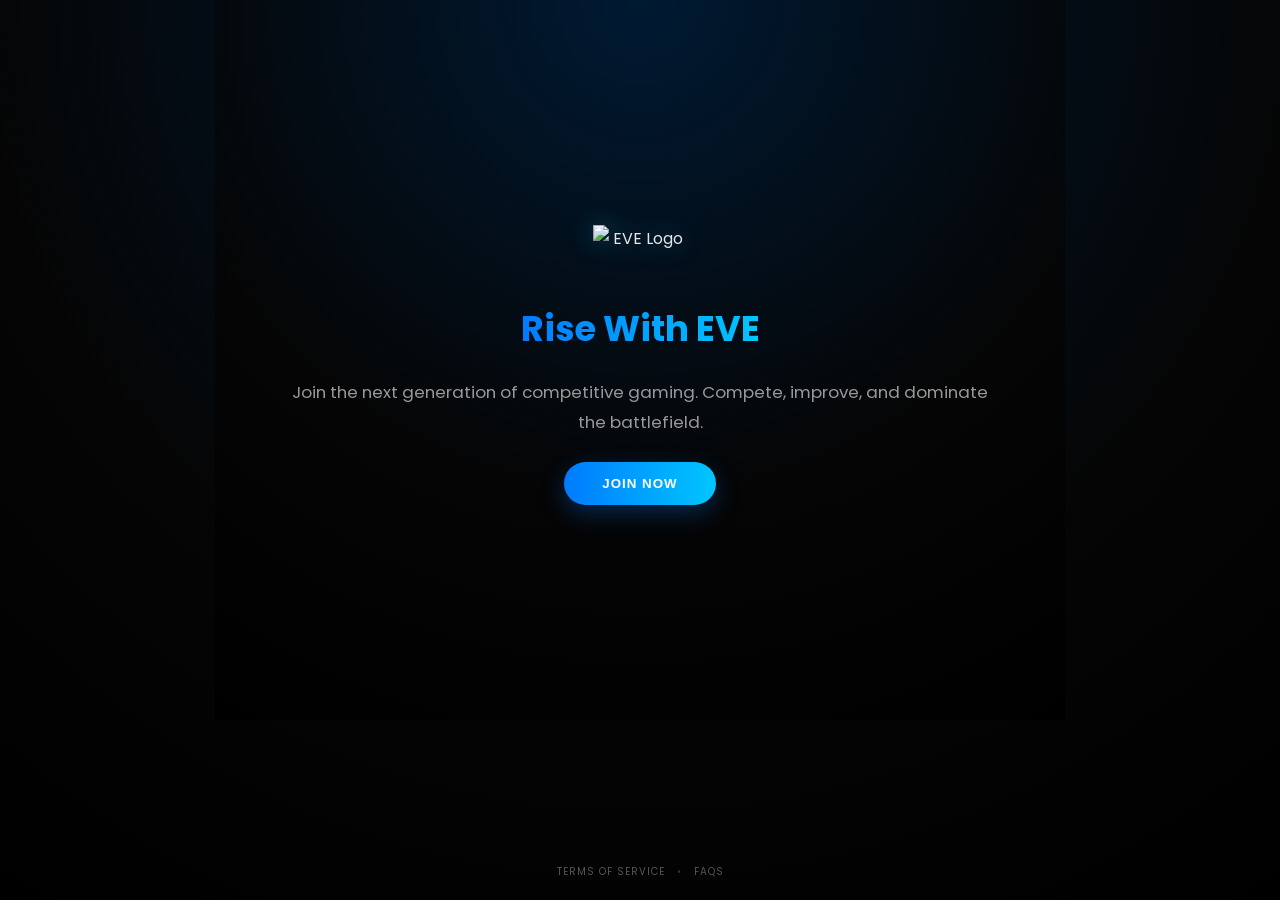
==== index.html @ da12627e "Add files via upload" ====
<!DOCTYPE html>
<html lang="en">
<head>
    <meta charset="UTF-8">
    <meta name="viewport" content="width=device-width, initial-scale=1.0">
    <title>EVE Esports - Landing</title>

    <link rel="stylesheet" href="style.css">
    <link href="https://fonts.googleapis.com/css2?family=Poppins:wght@400;600;700&display=swap" rel="stylesheet">
</head>

<body>

<!-- LOADER (INSIDE BODY) -->
<div id="loader">
    <div class="spinner"></div>
    <p>Connecting to EVE ESPORTS...</p>
</div>

<!-- HERO -->
<section class="hero">

    <img src="https://i.ibb.co/gbnpdhJ3/1719071244310.png" alt="EVE Logo" class="hero-logo">

    <h1 class="section-title">Rise With EVE</h1>

    <p class="text">
        Join the next generation of competitive gaming. Compete, improve, and dominate the battlefield.
    </p>

    <button class="featured-btn" onclick="startLoading()">
        Join Now
    </button>

</section>

<!-- FOOTER -->
<div class="footer-legal">
    <a href="#">Terms of Service</a>
    <span>•</span>
    <a href="#">FAQs</a>
</div>

<!-- JS -->
<script>
function startLoading() {
    document.getElementById("loader").style.display = "flex";

    setTimeout(() => {
        window.location.href = "home.html";
    }, 2500);
}
</script>

</body>
</html>
---- style.css ----
@import url('https://fonts.googleapis.com/css2?family=Poppins:wght@400;600;700&display=swap');

/* =========================
   ROOT + GLOBAL SETTINGS
========================= */
:root {
    --primary: #00c6ff;
    --secondary: #007bff;
    --bg: #050505;
    --text: #e0e0e0;
    --muted: #a0a0a0;
}

* {
    box-sizing: border-box;
}

/* =========================
   BODY
========================= */
body {
    background: radial-gradient(
        circle at top,
        #001a33 0%,
        #050505 60%,
        #000000 100%
    );

    color: var(--text);
    font-family: 'Poppins', sans-serif;
    margin: 0;
    padding: 0;
    line-height: 1.7;

    min-height: 100vh;
    overflow-x: hidden;
}

/* =========================
   NAVBAR
========================= */
.navbar {
    display: flex;
    align-items: center;
    justify-content: space-between;
    padding: 18px 22px;
    background: rgba(0, 0, 0, 0.6);
    backdrop-filter: blur(12px);
    border-bottom: 1px solid rgba(255, 255, 255, 0.06);
    position: sticky;
    top: 0;
    z-index: 100;
}

.navbar span {
    font-weight: 700;
    letter-spacing: 2px;
    color: var(--primary);
    text-shadow: 0 0 10px rgba(0, 198, 255, 0.25);
}

/* =========================
   MINI NAV
========================= */
.mini-nav {
    display: flex;
    justify-content: center;
    gap: 18px;
    padding: 12px;
    background: rgba(255, 255, 255, 0.02);
    font-size: 0.9rem;
}

.mini-nav a {
    color: var(--text);
    text-decoration: none;
    transition: 0.3s;
    opacity: 0.8;
}

.mini-nav a:hover {
    color: var(--primary);
    opacity: 1;
}

/* =========================
   SECTIONS
========================= */
section {
    padding: 60px 20px;
    max-width: 850px;
    margin: 0 auto;
}

/* =========================
   SECTION TITLE
========================= */
.section-title {
    font-size: 2.2rem;
    margin-bottom: 18px;
    text-align: center;
    background: linear-gradient(90deg, var(--secondary), var(--primary));
    -webkit-background-clip: text;
    -webkit-text-fill-color: transparent;
}

/* =========================
   TEXT / PARAGRAPH
========================= */
.texts {
    color: var(--muted);
    font-size: 1rem;
    text-align: center;
    line-height: 1.8;
    letter-spacing: 0.4px;
    max-width: 680px;
    margin: 0 auto;
    text-shadow: 0 0 12px rgba(0, 198, 255, 0.08);
}

/* =========================
   FEATURED SECTION
========================= */
.featured-section {
    text-align: center;
    margin-top: 20px;
}

/* =========================
   BUTTON
========================= */
.featured-btn {
    background: linear-gradient(90deg, var(--secondary), var(--primary));
    border: none;
    padding: 12px 34px;
    color: white;
    border-radius: 50px;
    font-weight: 600;
    text-transform: uppercase;
    letter-spacing: 1px;
    box-shadow: 0 6px 20px rgba(0, 123, 255, 0.35);
    cursor: pointer;
    transition: 0.3s;
    margin-bottom: 30px;
}

.featured-btn:hover {
    transform: translateY(-2px);
    box-shadow: 0 8px 25px rgba(0, 198, 255, 0.45);
}

/* =========================
   GAMES SECTION
========================= */
.games {
    display: flex;
    justify-content: center;
    gap: 10px;
    padding: 0 15px;
}

.games img {
    width: 31%;
    border-radius: 14px;
    border: 1px solid rgba(255, 255, 255, 0.08);
    transition: 0.4s ease;
}

.games img:hover {
    transform: scale(1.06);
    border-color: var(--primary);
    box-shadow: 0 10px 30px rgba(0, 198, 255, 0.15);
}

/* =========================
   STATS GRID
========================= */
.stats-grid {
    display: grid !important;
    grid-template-columns: 1fr 1fr !important;
    gap: 15px !important;
    padding: 20px !important;
    width: 100% !important;
    box-sizing: border-box !important;
}

.stat-box {
    background: rgba(255, 255, 255, 0.03);
    border: 1px solid rgba(0, 123, 255, 0.25);
    border-radius: 16px;
    padding: 22px 10px;
    text-align: center;
    display: flex;
    flex-direction: column;
    align-items: center;
    transition: 0.3s;
}

.stat-box:hover {
    transform: translateY(-4px);
    border-color: var(--primary);
    box-shadow: 0 10px 25px rgba(0, 198, 255, 0.1);
}

.stat-box i {
    color: var(--secondary);
    font-size: 24px;
    margin-bottom: 10px;
}

.stat-box h2 {
    font-size: 20px;
    margin: 5px 0;
    color: #fff;
}

.stat-box p {
    font-size: 10px;
    color: #888;
    margin: 0;
    text-transform: uppercase;
}

/* =========================
   SOCIAL
========================= */
.social-container {
    display: flex !important;
    justify-content: center !important;
    gap: 15px !important;
    padding: 30px 0 !important;
}

.social-icon {
    width: 50px;
    height: 50px;
    background: rgba(255, 255, 255, 0.03);
    border: 1px solid rgba(255, 255, 255, 0.08);
    border-radius: 12px;
    display: flex;
    justify-content: center;
    align-items: center;
    color: white;
    text-decoration: none;
    font-size: 20px;
    transition: 0.3s;
}

.social-icon:hover {
    border-color: var(--primary);
    color: var(--primary);
    transform: translateY(-4px);
    box-shadow: 0 0 15px rgba(0, 198, 255, 0.15);
}

/* =========================
   FOOTER
========================= */
footer {
    padding: 40px 20px;
    text-align: center;
}

.risewitheve {
    font-size: 0.8rem;
    text-align: center;
    padding: 16px 8px;
    letter-spacing: 2px;
    text-transform: uppercase;

    background: linear-gradient(to right, var(--primary), var(--secondary));
    -webkit-background-clip: text;
    -webkit-text-fill-color: transparent;

    animation: softPulse 4s ease-in-out infinite;
}

@keyframes softPulse {
    0%, 100% { opacity: 0.45; }
    50% { opacity: 0.75; }
}

/* =========================
   FOOTER LEGAL
========================= */
.footer-legal {
    text-align: center;
    padding: 20px 0;
    font-size: 10px;
    letter-spacing: 1px;
    text-transform: uppercase;
}

.footer-legal a {
    color: #555;
    text-decoration: none;
    transition: 0.3s;
}

.footer-legal a:hover {
    color: var(--primary);
}

.footer-legal span {
    color: #333;
    margin: 0 8px;
}

/* Home Page done*/

/* Landing Page shuru */
:root {
    --primary: #00c6ff;
    --secondary: #007bff;
    --bg: #050505;
    --text: #e6e6e6;
    --muted: #a8a8a8;
}

.hero {
    min-height: 80vh;
    display: flex;
    flex-direction: column;
    justify-content: center;
    align-items: center;
    padding: 80px 20px 40px;
    text-align: center;

    background:
        radial-gradient(
        circle at top,
        #001a33 0%,
        #050505 60%,
        #000000 100%
    );
}

.hero-logo {
    width: 95px;
    height: auto;
    margin-bottom: 18px;

    /* smooth entry animation */
    opacity: 0;
    transform: translateY(-15px);
    animation: logoFade 1s ease-out forwards;

    /* premium glow effect */
    filter: drop-shadow(0 0 12px rgba(0, 198, 255, 0.35));
}

@keyframes logoFade {
    to {
        opacity: 1;
        transform: translateY(0);
    }
}
.hero-logo:hover {
    transform: scale(1.05);
    filter: drop-shadow(0 0 18px rgba(0, 198, 255, 0.6));
    transition: 0.3s ease;
}.

.section-title {
    font-size: 2.6rem;
    margin-bottom: 18px;
    text-align: center;
    background: linear-gradient(90deg, var(--secondary), var(--primary));
    -webkit-background-clip: text;
    -webkit-text-fill-color: transparent;
    letter-spacing: 1px;
    animation: titleFade 1.2s ease-out;
}

@keyframes titleFade {
    from {
        opacity: 0;
        transform: translateY(20px);
    }
    to {
        opacity: 1;
        transform: translateY(0);
    }
}

.text {
    color: var(--muted);
    font-size: 1.05rem;
    line-height: 1.8;
    max-width: 700px;
    margin: 0 auto;
    opacity: 0.9;
    animation: textFade 1.5s ease-out;
}

@keyframes textFade {
    from {
        opacity: 0;
        transform: translateY(15px);
    }
    to {
        opacity: 0.9;
        transform: translateY(0);
    }
}

/* CTA BUTTON */
.featured-btn {
    margin-top: 25px;
    background: linear-gradient(90deg, var(--secondary), var(--primary));
    border: none;
    padding: 14px 38px;
    color: white;
    border-radius: 50px;
    font-weight: 600;
    text-transform: uppercase;
    letter-spacing: 1px;
    box-shadow: 0 8px 25px rgba(0, 123, 255, 0.3);
    cursor: pointer;
    transition: 0.3s ease;
    animation: btnFade 1.8s ease-out;
}

@keyframes btnFade {
    from {
        opacity: 0;
        transform: scale(0.9);
    }
    to {
        opacity: 1;
        transform: scale(1);
    }
}

.featured-btn:hover {
    transform: translateY(-3px);
    box-shadow: 0 12px 35px rgba(0, 198, 255, 0.4);
}


/* ===========Loader====== */
#loader {
    position: fixed;
    inset: 0;
    background: #050505;

    display: none;
    flex-direction: column;
    justify-content: center;
    align-items: center;

    z-index: 9999;
}

.spinner {
    width: 55px;
    height: 55px;
    border: 4px solid rgba(255,255,255,0.1);
    border-top: 4px solid #00c6ff;
    border-radius: 50%;
    animation: spin 1s linear infinite;
}

#loader p {
    margin-top: 12px;
    color: #aaa;
    letter-spacing: 1px;
    font-family: Poppins;
}

@keyframes spin {
    0% { transform: rotate(0); }
    100% { transform: rotate(360deg); }
}

.footer-legal {
    position: fixed;
    bottom: 0;
    width: 100%;
}

Completed almost
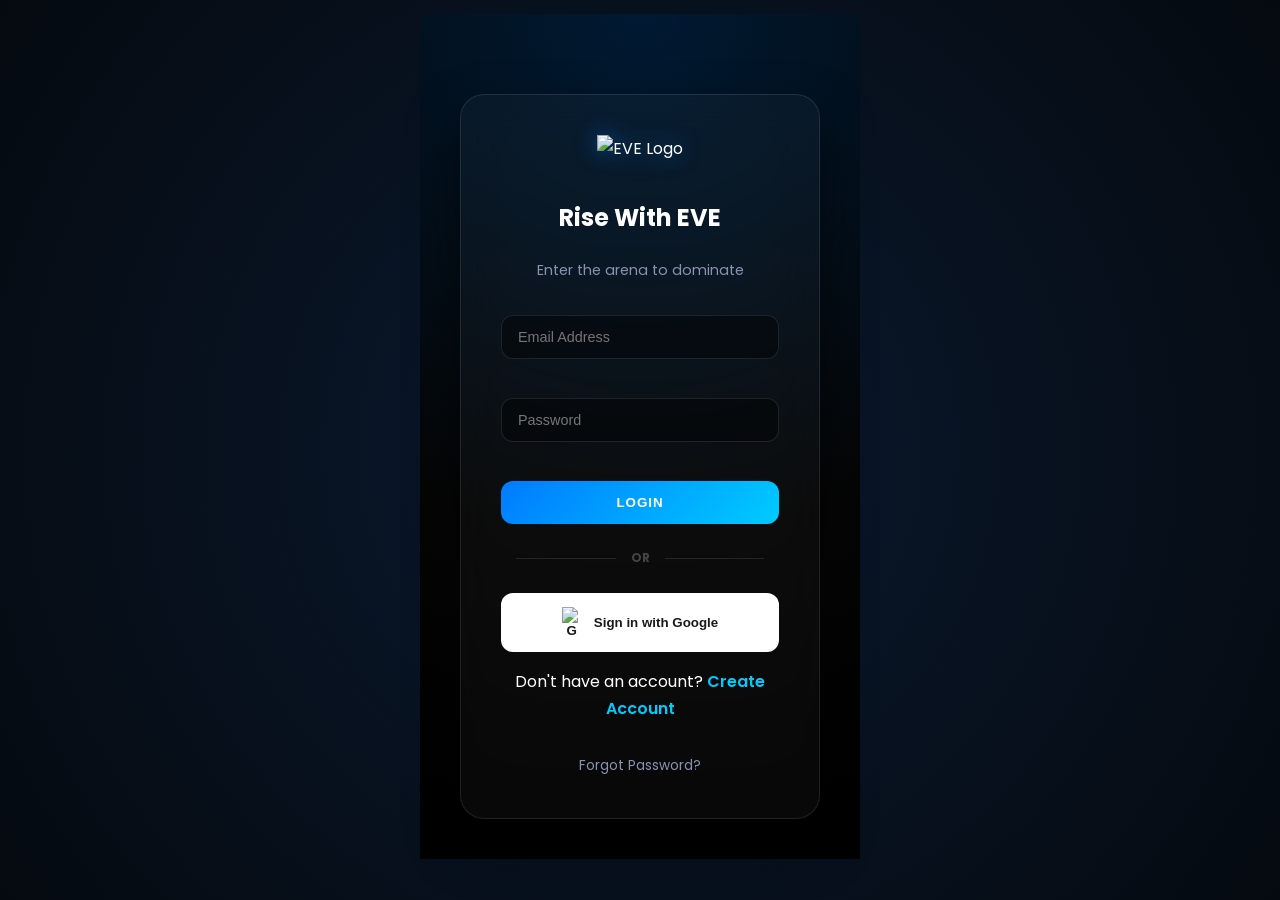
==== commit 5300019b: "Add files via upload" ====
--- a/index.html
+++ b/index.html
@@ -3,54 +3,82 @@
 <head>
     <meta charset="UTF-8">
     <meta name="viewport" content="width=device-width, initial-scale=1.0">
-    <title>EVE Esports - Landing</title>
-
+    <title>EVE Esports - Portal</title>
     <link rel="stylesheet" href="style.css">
     <link href="https://fonts.googleapis.com/css2?family=Poppins:wght@400;600;700&display=swap" rel="stylesheet">
+    <script src="https://kit.fontawesome.com/c135079867.js" crossorigin="anonymous"></script>
 </head>
-
 <body>
 
-<!-- LOADER (INSIDE BODY) -->
-<div id="loader">
+<div id="loader" style="display:none;">
     <div class="spinner"></div>
-    <p>Connecting to EVE ESPORTS...</p>
+    <p id="loader-text">Processing...</p>
 </div>
 
-<!-- HERO -->
 <section class="hero">
+    <div class="login-card" id="auth-card">
+        <img src="https://i.ibb.co/gbnpdhJ3/1719071244310.png" alt="EVE Logo" class="form-logo">
+        <h2 id="form-title">Rise With EVE</h2>
+        <p class="subtitle" id="form-subtitle">Enter the arena to dominate</p>
 
-    <img src="https://i.ibb.co/gbnpdhJ3/1719071244310.png" alt="EVE Logo" class="hero-logo">
+        <div class="input-group" id="form-fields">
+            <div class="field-wrapper" id="name-wrapper" style="display:none;">
+                <input type="text" id="fullname" placeholder="Full Name">
+                <small class="error-msg" id="name-error"></small>
+            </div>
+            
+            <div class="field-wrapper" id="user-wrapper" style="display:none;">
+                <input type="text" id="username" placeholder="Username">
+                <small class="error-msg" id="user-error"></small>
+            </div>
 
-    <h1 class="section-title">Rise With EVE</h1>
+            <div class="field-wrapper">
+                <input type="email" id="email" placeholder="Email Address">
+                <small class="error-msg" id="email-error"></small>
+            </div>
 
-    <p class="text">
-        Join the next generation of competitive gaming. Compete, improve, and dominate the battlefield.
-    </p>
+            <div class="field-wrapper">
+                <input type="password" id="password" placeholder="Password">
+                <small class="error-msg" id="pass-error"></small>
+            </div>
 
-    <button class="featured-btn" onclick="startLoading()">
-        Join Now
-    </button>
+            <div class="field-wrapper" id="confirm-wrapper" style="display:none;">
+                <input type="password" id="confirmPassword" placeholder="Confirm Password">
+                <small class="error-msg" id="confirm-error"></small>
+            </div>
+        </div>
 
+        <div class="action-buttons">
+            <button class="primary-btn" id="mainBtn">Login</button>
+            <div class="separator"><span>OR</span></div>
+            <button class="google-btn" id="googleBtn">
+                <img src="https://i.ibb.co/G3PwGGtw/75ad255ebbf47f949a79efa26e28cbbe-1.jpg" alt="G">
+                Sign in with Google
+            </button>
+        </div>
+
+        <div class="toggle-mode">
+            <p id="toggle-text">Don't have an account? <span id="switch-mode">Create Account</span></p>
+            <a href="#" id="forgot-link">Forgot Password?</a>
+        </div>
+    </div>
 </section>
 
-<!-- FOOTER -->
-<div class="footer-legal">
-    <a href="#">Terms of Service</a>
-    <span>•</span>
-    <a href="#">FAQs</a>
+<div id="forgot-modal" class="modal">
+    <div class="modal-content">
+        <h3>Reset Password</h3>
+        <p>We'll send a link to your email</p>
+        <input type="email" id="reset-email" placeholder="Enter registered email">
+        <div class="modal-btns">
+            <button class="primary-btn" id="send-reset">Send Link</button>
+            <button class="secondary-btn" id="close-modal">Cancel</button>
+        </div>
+    </div>
 </div>
 
-<!-- JS -->
-<script>
-function startLoading() {
-    document.getElementById("loader").style.display = "flex";
+<div id="toast-container"></div>
 
-    setTimeout(() => {
-        window.location.href = "home.html";
-    }, 2500);
-}
-</script>
+<script type="module" src="script.js"></script>
 
 </body>
-</html>+</html>
--- a/style.css
+++ b/style.css
@@ -40,23 +40,25 @@
    NAVBAR
 ========================= */
 .navbar {
+    position: fixed;
+    top: 0; left: 0;
+    width: 100%;
+    height: 70px;
     display: flex;
     align-items: center;
     justify-content: space-between;
-    padding: 18px 22px;
-    background: rgba(0, 0, 0, 0.6);
+    padding: 0 5%;
+    background: rgba(0, 0, 0, 0.8);
     backdrop-filter: blur(12px);
-    border-bottom: 1px solid rgba(255, 255, 255, 0.06);
-    position: sticky;
-    top: 0;
-    z-index: 100;
+    border-bottom: 1px solid rgba(255, 255, 255, 0.1);
+    z-index: 1000;
 }
 
 .navbar span {
     font-weight: 700;
     letter-spacing: 2px;
-    color: var(--primary);
-    text-shadow: 0 0 10px rgba(0, 198, 255, 0.25);
+    color: var(--s);
+    text-shadow: 0 0 15px rgba(0, 203, 255, 0.4);
 }
 
 /* =========================
@@ -65,23 +67,32 @@
 .mini-nav {
     display: flex;
     justify-content: center;
-    gap: 18px;
-    padding: 12px;
-    background: rgba(255, 255, 255, 0.02);
-    font-size: 0.9rem;
-}
-
-.mini-nav a {
-    color: var(--text);
+    align-items: center;
+    gap: 12px;
+    padding: 10px;
+    background: transparent;
+    border-bottom: 1px solid rgba(255, 255, 255, 0.05);
+    margin-top: 80px; 
+}
+
+.mini-nav a, .mini-nav span {
+    color: #007bff;
     text-decoration: none;
+    font-size: 0.8rem;
     transition: 0.3s;
-    opacity: 0.8;
 }
 
 .mini-nav a:hover {
-    color: var(--primary);
-    opacity: 1;
-}
+    color: var(--s);
+    text-shadow: 0 0 8px rgba(0, 203, 255, 0.4);
+}
+
+/* Mobile responsive fix */
+@media (max-width: 480px) {
+    .mini-nav { gap: 10px; font-size: 0.7rem; }
+}
+
+
 
 /* =========================
    SECTIONS
@@ -97,7 +108,7 @@
 ========================= */
 .section-title {
     font-size: 2.2rem;
-    margin-bottom: 18px;
+    margin-bottom: 15px;
     text-align: center;
     background: linear-gradient(90deg, var(--secondary), var(--primary));
     -webkit-background-clip: text;
@@ -130,24 +141,30 @@
    BUTTON
 ========================= */
 .featured-btn {
-    background: linear-gradient(90deg, var(--secondary), var(--primary));
+    background: linear-gradient(90deg, #007bff, #00cbff);
     border: none;
-    padding: 12px 34px;
+    padding: 12px 28px; 
+    width: fit-content;
+    display: inline-block; 
     color: white;
     border-radius: 50px;
     font-weight: 600;
     text-transform: uppercase;
     letter-spacing: 1px;
+    font-size: 0.85rem;
+    
     box-shadow: 0 6px 20px rgba(0, 123, 255, 0.35);
     cursor: pointer;
-    transition: 0.3s;
-    margin-bottom: 30px;
+    transition: 0.3s ease;
+    margin: 0 auto 30px auto;
 }
 
 .featured-btn:hover {
     transform: translateY(-2px);
     box-shadow: 0 8px 25px rgba(0, 198, 255, 0.45);
-}
+    filter: brightness(1.1);
+}
+
 
 /* =========================
    GAMES SECTION
@@ -474,9 +491,231 @@
 }
 
 .footer-legal {
+    text-align: center;
+    padding: 20px 0;
+    width: 100%;
+    font-size: 0.75rem;
+    color: #444;
+    background: transparent;
+    margin-top: auto; /* Push to bottom if using flex container */
+}
+
+.footer-legal a {
+    color: var(--s);
+    text-decoration: none;
+    margin: 0 10px;
+}
+
+/* Ensure body allows footer to sit at bottom */
+body {
+    display: flex;
+    flex-direction: column;
+}
+
+
+Completed almost
+
+/* -- Finished -- */
+
+
+
+
+
+
+
+
+
+
+
+/* --- Core Reset --- */
+* {
+    margin: 0;
+    padding: 0;
+    box-sizing: border-box;
+    font-family: 'Poppins', sans-serif;
+}
+
+body {
+    background: #050a10;
+    background: radial-gradient(circle at center, #0a192f 0%, #050a10 100%);
+    color: #fff;
+    min-height: 100vh;
+    display: grid;
+    place-items: center;
+}
+
+/* --- Card --- */
+.login-card {
+    background: rgba(255, 255, 255, 0.03);
+    backdrop-filter: blur(20px);
+    border: 1px solid rgba(255, 255, 255, 0.1);
+    padding: 2.5rem;
+    border-radius: 24px;
+    width: 90%;
+    max-width: 400px;
+    text-align: center;
+    box-shadow: 0 25px 50px rgba(0, 0, 0, 0.5);
+}
+
+.form-logo {
+    width: 70px;
+    margin-bottom: 1rem;
+    filter: drop-shadow(0 0 10px rgba(0, 123, 255, 0.5));
+}
+
+.subtitle {
+    color: #8892b0;
+    font-size: 0.9rem;
+    margin-bottom: 2rem;
+}
+
+/* --- Inputs --- */
+.field-wrapper {
+    margin-bottom: 1.2rem;
+    text-align: left;
+}
+
+input {
+    width: 100%;
+    padding: 13px 16px;
+    background: rgba(0, 0, 0, 0.4);
+    border: 1px solid rgba(255, 255, 255, 0.1);
+    border-radius: 12px;
+    color: #fff;
+    font-size: 0.9rem;
+    transition: 0.3s;
+}
+
+input:focus {
+    outline: none;
+    border-color: #00cbff;
+    box-shadow: 0 0 15px rgba(0, 203, 255, 0.2);
+}
+
+.error-msg {
+    color: #ff4d4d;
+    font-size: 0.75rem;
+    margin-top: 4px;
+    display: block;
+    min-height: 1rem;
+}
+
+/* --- Buttons --- */
+button {
+    width: 100%;
+    padding: 14px;
+    border-radius: 12px;
+    font-weight: 600;
+    cursor: pointer;
+    border: none;
+    transition: 0.3s cubic-bezier(0.4, 0, 0.2, 1);
+}
+
+.primary-btn {
+    background: linear-gradient(135deg, #007bff, #00cbff);
+    color: #fff;
+    text-transform: uppercase;
+    letter-spacing: 1px;
+}
+
+.primary-btn:hover {
+    box-shadow: 0 8px 20px rgba(0, 123, 255, 0.4);
+    transform: translateY(-2px);
+}
+
+.google-btn {
+    background: #fff;
+    color: #1a1a1a;
+    display: flex;
+    align-items: center;
+    justify-content: center;
+    gap: 12px;
+}
+
+.google-btn img { width: 20px; }
+
+/* --- Separator & Links --- */
+.separator {
+    margin: 1.5rem 0;
+    display: flex;
+    align-items: center;
+    color: #444;
+    font-size: 0.75rem;
+    font-weight: 700;
+}
+
+.separator::before, .separator::after {
+    content: "";
+    flex: 1;
+    height: 1px;
+    background: rgba(255, 255, 255, 0.1);
+    margin: 0 15px;
+}
+
+#switch-mode { 
+    color: #00cbff; 
+    cursor: pointer; 
+    font-weight: 600; 
+}
+
+#forgot-link {
+    display: inline-block;
+    margin-top: 1rem;
+    color: #8892b0;
+    text-decoration: none;
+    font-size: 0.85rem;
+}
+
+/* --- Modal (Pop-up) --- */
+.modal {
+    display: none; /* Default HIDDEN */
     position: fixed;
-    bottom: 0;
-    width: 100%;
-}
-
-Completed almost+    inset: 0;
+    background: rgba(0, 0, 0, 0.8);
+    backdrop-filter: blur(5px);
+    z-index: 2000;
+    place-items: center;
+}
+
+/* Use this class in JS to show: modal.style.display = 'grid' */
+.modal-content {
+    background: #0a192f;
+    padding: 2.5rem;
+    border-radius: 20px;
+    width: 90%;
+    max-width: 380px;
+    border: 1px solid rgba(0, 203, 255, 0.2);
+    text-align: center;
+}
+
+.secondary-btn {
+    background: transparent;
+    border: 1px solid #444;
+    color: #fff;
+    margin-top: 10px;
+}
+
+/* --- Loader --- */
+#loader {
+    position: fixed;
+    inset: 0;
+    background: #050a10;
+    z-index: 3000;
+    display: flex;
+    flex-direction: column;
+    justify-content: center;
+    align-items: center;
+}
+
+.spinner {
+    width: 45px;
+    height: 45px;
+    border: 3px solid rgba(0, 123, 255, 0.1);
+    border-top: 3px solid #00cbff;
+    border-radius: 50%;
+    animation: spin 0.8s linear infinite;
+}
+
+@keyframes spin { to { transform: rotate(360deg); } }
+
+
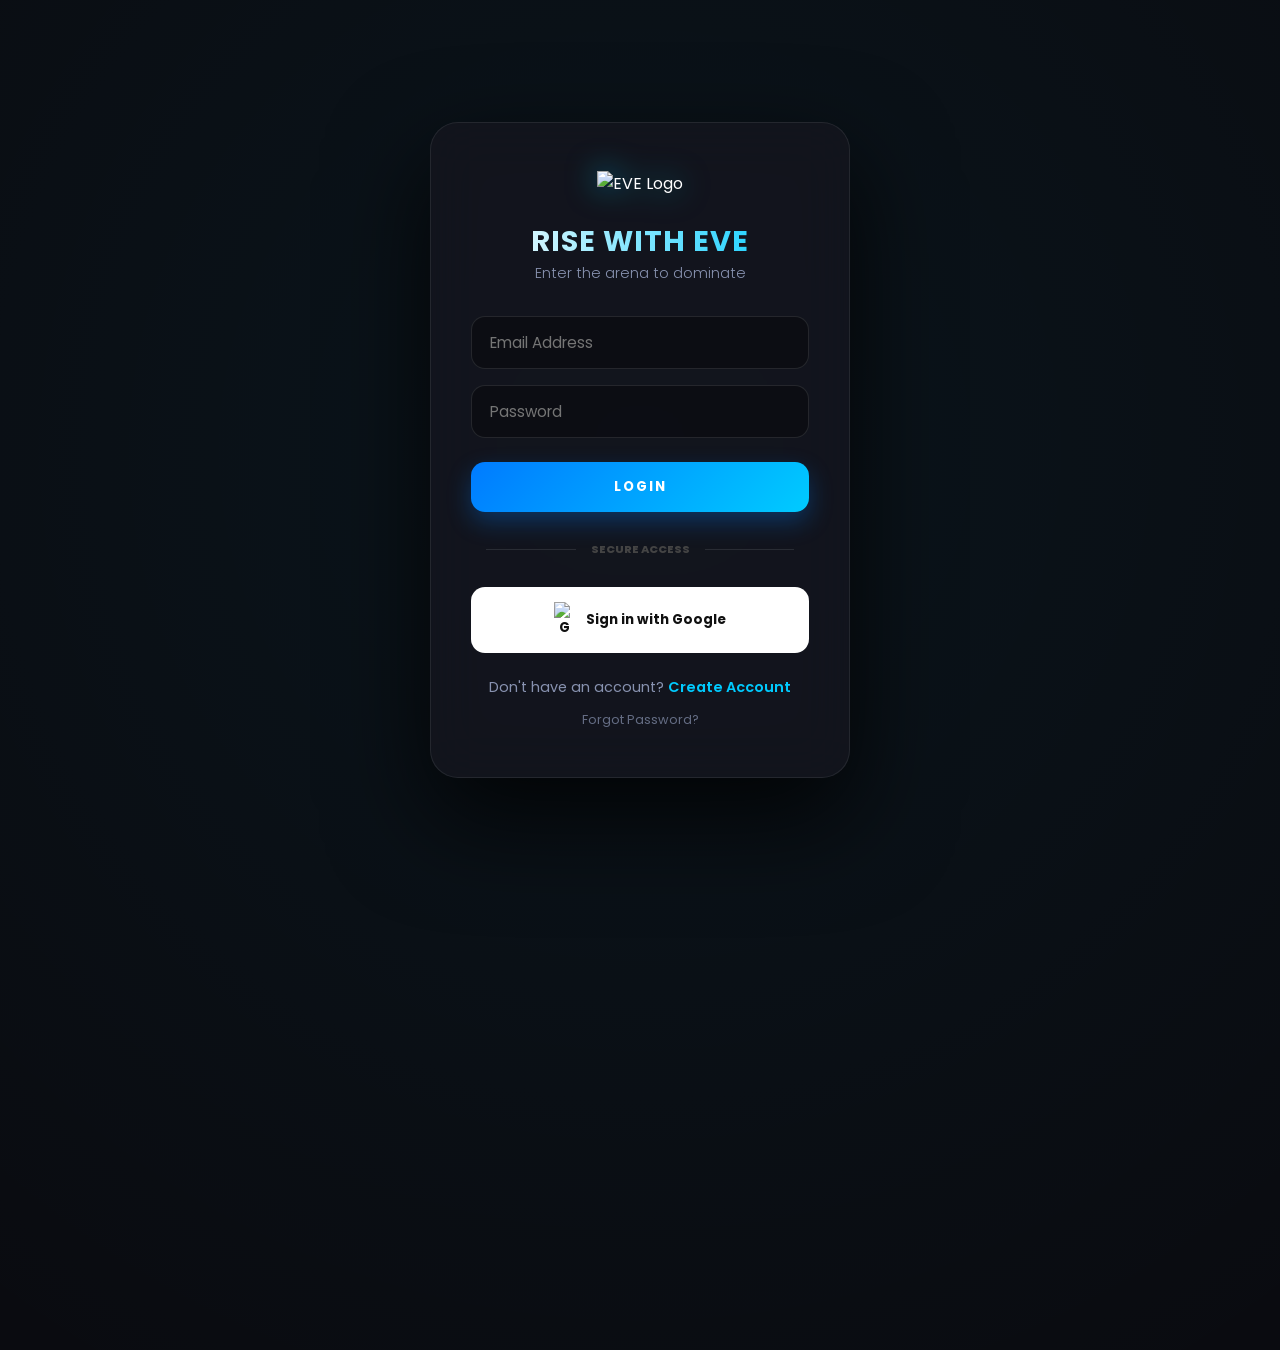
==== commit a0bd7502: "Add files via upload" ====
--- a/index.html
+++ b/index.html
@@ -3,22 +3,305 @@
 <head>
     <meta charset="UTF-8">
     <meta name="viewport" content="width=device-width, initial-scale=1.0">
-    <title>EVE Esports - Portal</title>
-    <link rel="stylesheet" href="style.css">
-    <link href="https://fonts.googleapis.com/css2?family=Poppins:wght@400;600;700&display=swap" rel="stylesheet">
+    <title>EVE Esports - Elite Portal</title>
+    <link href="https://fonts.googleapis.com/css2?family=Poppins:wght@300;400;600;700&display=swap" rel="stylesheet">
     <script src="https://kit.fontawesome.com/c135079867.js" crossorigin="anonymous"></script>
+    
+    <style>
+        :root {
+            --primary: #00cbff;
+            --secondary: #007bff;
+            --bg-dark: #0a0b10;
+            --card-bg: rgba(20, 22, 30, 0.8);
+            --text-gray: #8892b0;
+            --error: #ff4d4d;
+        }
+
+        * {
+            margin: 0;
+            padding: 0;
+            box-sizing: border-box;
+            font-family: 'Poppins', sans-serif;
+        }
+
+        body {
+            background: var(--bg-dark);
+            color: #fff;
+            height: 100vh;
+            overflow: hidden;
+            display: flex;
+            align-items: center;
+            justify-content: center;
+        }
+
+        /* Animated Background Gradient */
+        body::before {
+            content: "";
+            position: absolute;
+            width: 200%;
+            height: 200%;
+            background: radial-gradient(circle, rgba(0, 203, 255, 0.05) 0%, rgba(0, 0, 0, 0) 70%);
+            animation: moveBg 15s linear infinite;
+            z-index: -1;
+        }
+
+        @keyframes moveBg {
+            0% { transform: translate(-25%, -25%); }
+            50% { transform: translate(0%, 0%); }
+            100% { transform: translate(-25%, -25%); }
+        }
+
+        .hero {
+            width: 100%;
+            display: flex;
+            justify-content: center;
+            padding: 20px;
+        }
+
+        .login-card {
+            background: var(--card-bg);
+            backdrop-filter: blur(25px);
+            border: 1px solid rgba(255, 255, 255, 0.08);
+            padding: 3rem 2.5rem;
+            border-radius: 28px;
+            width: 100%;
+            max-width: 420px;
+            text-align: center;
+            box-shadow: 0 40px 100px rgba(0, 0, 0, 0.8);
+            animation: fadeIn 0.8s ease-out;
+        }
+
+        @keyframes fadeIn {
+            from { opacity: 0; transform: translateY(20px); }
+            to { opacity: 1; transform: translateY(0); }
+        }
+
+        .form-logo {
+            width: 80px;
+            margin-bottom: 1.5rem;
+            filter: drop-shadow(0 0 15px rgba(0, 203, 255, 0.6));
+        }
+
+        h2 {
+            font-size: 1.8rem;
+            font-weight: 700;
+            letter-spacing: 1px;
+            background: linear-gradient(to right, #fff, var(--primary));
+            -webkit-background-clip: text;
+            -webkit-text-fill-color: transparent;
+        }
+
+        .subtitle {
+            color: var(--text-gray);
+            font-size: 0.9rem;
+            margin-bottom: 2rem;
+            font-weight: 300;
+        }
+
+        .input-group {
+            margin-bottom: 1rem;
+        }
+
+        .field-wrapper {
+            margin-bottom: 1rem;
+            text-align: left;
+            position: relative;
+        }
+
+        input {
+            width: 100%;
+            padding: 14px 18px;
+            background: rgba(0, 0, 0, 0.3);
+            border: 1px solid rgba(255, 255, 255, 0.1);
+            border-radius: 14px;
+            color: #fff;
+            font-size: 0.95rem;
+            transition: all 0.3s ease;
+        }
+
+        input:focus {
+            outline: none;
+            border-color: var(--primary);
+            background: rgba(0, 203, 255, 0.05);
+            box-shadow: 0 0 20px rgba(0, 203, 255, 0.15);
+        }
+
+        .error-msg {
+            color: var(--error);
+            font-size: 0.75rem;
+            margin-top: 5px;
+            margin-left: 5px;
+            height: 14px;
+        }
+
+        .action-buttons {
+            margin-top: 1.5rem;
+        }
+
+        button {
+            width: 100%;
+            padding: 15px;
+            border-radius: 14px;
+            font-weight: 700;
+            cursor: pointer;
+            border: none;
+            transition: 0.4s cubic-bezier(0.175, 0.885, 0.32, 1.275);
+        }
+
+        .primary-btn {
+            background: linear-gradient(135deg, var(--secondary), var(--primary));
+            color: #fff;
+            text-transform: uppercase;
+            letter-spacing: 2px;
+            box-shadow: 0 10px 25px rgba(0, 123, 255, 0.3);
+        }
+
+        .primary-btn:hover {
+            transform: translateY(-3px);
+            box-shadow: 0 15px 30px rgba(0, 123, 255, 0.5);
+        }
+
+        .google-btn {
+            background: #fff;
+            color: #111;
+            display: flex;
+            align-items: center;
+            justify-content: center;
+            gap: 12px;
+            margin-top: 1rem;
+        }
+
+        .google-btn:hover {
+            background: #f1f1f1;
+            transform: translateY(-2px);
+        }
+
+        .google-btn img { width: 20px; }
+
+        .separator {
+            margin: 1.8rem 0;
+            display: flex;
+            align-items: center;
+            color: #444;
+            font-size: 0.7rem;
+            font-weight: 800;
+            text-transform: uppercase;
+        }
+
+        .separator::before, .separator::after {
+            content: "";
+            flex: 1;
+            height: 1px;
+            background: rgba(255, 255, 255, 0.1);
+            margin: 0 15px;
+        }
+
+        .toggle-mode {
+            margin-top: 1.5rem;
+            font-size: 0.9rem;
+            color: var(--text-gray);
+        }
+
+        #switch-mode {
+            color: var(--primary);
+            cursor: pointer;
+            font-weight: 600;
+            transition: 0.3s;
+        }
+
+        #switch-mode:hover { text-decoration: underline; }
+
+        #forgot-link {
+            display: block;
+            margin-top: 0.8rem;
+            color: var(--text-gray);
+            text-decoration: none;
+            font-size: 0.8rem;
+            opacity: 0.7;
+        }
+
+        /* Modal Styling */
+        .modal {
+            display: none;
+            position: fixed;
+            inset: 0;
+            background: rgba(0, 0, 0, 0.85);
+            backdrop-filter: blur(10px);
+            z-index: 2000;
+            place-items: center;
+        }
+
+        .modal-content {
+            background: var(--card-bg);
+            padding: 2.5rem;
+            border-radius: 24px;
+            border: 1px solid rgba(255,255,255,0.1);
+            width: 90%;
+            max-width: 380px;
+            text-align: center;
+        }
+
+        /* Toast Notifications */
+        #toast-container {
+            position: fixed;
+            top: 20px;
+            right: 20px;
+            z-index: 9999;
+        }
+
+        .toast {
+            background: #1e1e26;
+            color: #fff;
+            padding: 16px 24px;
+            border-radius: 12px;
+            margin-bottom: 10px;
+            border-left: 4px solid var(--primary);
+            box-shadow: 0 10px 30px rgba(0,0,0,0.5);
+            animation: slideIn 0.3s ease-out;
+        }
+
+        .toast.error { border-left-color: var(--error); }
+
+        @keyframes slideIn {
+            from { transform: translateX(100%); opacity: 0; }
+            to { transform: translateX(0); opacity: 1; }
+        }
+
+        /* Loader */
+        #loader {
+            position: fixed;
+            inset: 0;
+            background: var(--bg-dark);
+            z-index: 3000;
+            display: flex;
+            flex-direction: column;
+            align-items: center;
+            justify-content: center;
+        }
+
+        .spinner {
+            width: 50px;
+            height: 50px;
+            border: 3px solid rgba(0, 203, 255, 0.1);
+            border-top: 3px solid var(--primary);
+            border-radius: 50%;
+            animation: spin 1s linear infinite;
+        }
+
+        @keyframes spin { 100% { transform: rotate(360deg); } }
+    </style>
 </head>
 <body>
 
 <div id="loader" style="display:none;">
     <div class="spinner"></div>
-    <p id="loader-text">Processing...</p>
+    <p id="loader-text" style="margin-top: 15px; letter-spacing: 2px; font-size: 0.8rem;">SYNCING WITH ARENA...</p>
 </div>
 
 <section class="hero">
     <div class="login-card" id="auth-card">
         <img src="https://i.ibb.co/gbnpdhJ3/1719071244310.png" alt="EVE Logo" class="form-logo">
-        <h2 id="form-title">Rise With EVE</h2>
+        <h2 id="form-title">RISE WITH EVE</h2>
         <p class="subtitle" id="form-subtitle">Enter the arena to dominate</p>
 
         <div class="input-group" id="form-fields">
@@ -50,9 +333,9 @@
 
         <div class="action-buttons">
             <button class="primary-btn" id="mainBtn">Login</button>
-            <div class="separator"><span>OR</span></div>
+            <div class="separator"><span>Secure Access</span></div>
             <button class="google-btn" id="googleBtn">
-                <img src="https://i.ibb.co/G3PwGGtw/75ad255ebbf47f949a79efa26e28cbbe-1.jpg" alt="G">
+                <img src="https://i.ibb.co/1Y1KQ9c8/75ad255ebbf47f949a79efa26e28cbbe-1-removebg-preview.png" alt="G">
                 Sign in with Google
             </button>
         </div>
@@ -66,19 +349,156 @@
 
 <div id="forgot-modal" class="modal">
     <div class="modal-content">
-        <h3>Reset Password</h3>
-        <p>We'll send a link to your email</p>
-        <input type="email" id="reset-email" placeholder="Enter registered email">
+        <h3 style="margin-bottom:10px">Reset Password</h3>
+        <p class="subtitle">Enter email to receive reset link</p>
+        <input type="email" id="reset-email" placeholder="Registered Email" style="margin-bottom:15px">
         <div class="modal-btns">
             <button class="primary-btn" id="send-reset">Send Link</button>
-            <button class="secondary-btn" id="close-modal">Cancel</button>
+            <button class="secondary-btn" id="close-modal" style="background:transparent; color: #8892b0; margin-top:10px">Cancel</button>
         </div>
     </div>
 </div>
 
 <div id="toast-container"></div>
 
-<script type="module" src="script.js"></script>
+<script type="module">
+    import { initializeApp } from "https://www.gstatic.com/firebasejs/10.0.0/firebase-app.js";
+    import { getAuth, createUserWithEmailAndPassword, signInWithEmailAndPassword, GoogleAuthProvider, signInWithPopup, sendPasswordResetEmail } from "https://www.gstatic.com/firebasejs/10.0.0/firebase-auth.js";
+    import { getFirestore, doc, setDoc } from "https://www.gstatic.com/firebasejs/10.0.0/firebase-firestore.js";
+
+    const firebaseConfig = {
+        apiKey: "AIzaSyDdW7ibzhb2O2y3XESRY1gNtOJDZGXQvbo",
+        authDomain: "eve-esports-login.firebaseapp.com",
+        projectId: "eve-esports-login",
+        storageBucket: "eve-esports-login.firebasestorage.app",
+        messagingSenderId: "886917494008",
+        appId: "1:886917494008:web:5486a96b14f253ed6cf70d",
+        measurementId: "G-V9PRSS4841"
+    };
+
+    const app = initializeApp(firebaseConfig);
+    const auth = getAuth(app);
+    const db = getFirestore(app);
+    const provider = new GoogleAuthProvider();
+
+    let isLoginMode = true;
+
+    const mainBtn = document.getElementById('mainBtn');
+    const switchMode = document.getElementById('switch-mode');
+    const loader = document.getElementById('loader');
+    const googleBtn = document.getElementById('googleBtn');
+
+    function showToast(msg, type = "success") {
+        const container = document.getElementById('toast-container');
+        const toast = document.createElement('div');
+        toast.className = `toast ${type === 'error' ? 'error' : ''}`;
+        toast.innerText = msg;
+        container.appendChild(toast);
+        setTimeout(() => {
+            toast.style.opacity = '0';
+            setTimeout(() => toast.remove(), 500);
+        }, 3000);
+    }
+
+    function clearErrors() {
+        document.querySelectorAll('.error-msg').forEach(el => el.innerText = "");
+    }
+
+    function goToHome() {
+        setTimeout(() => {
+            window.location.href = "home.html";
+        }, 1200);
+    }
+
+    switchMode.onclick = (e) => {
+        isLoginMode = !isLoginMode;
+        
+        document.getElementById('name-wrapper').style.display = isLoginMode ? 'none' : 'block';
+        document.getElementById('user-wrapper').style.display = isLoginMode ? 'none' : 'block';
+        document.getElementById('confirm-wrapper').style.display = isLoginMode ? 'none' : 'block';
+        
+        document.getElementById('form-title').innerText = isLoginMode ? 'RISE WITH EVE' : 'JOIN EVE ARENA';
+        document.getElementById('form-subtitle').innerText = isLoginMode ? 'Enter the arena to dominate' : 'Create your legend today';
+        
+        mainBtn.innerText = isLoginMode ? 'Login' : 'Sign Up';
+        switchMode.innerText = isLoginMode ? 'Create Account' : 'Login Instead';
+        clearErrors();
+    };
+
+    mainBtn.onclick = async (e) => {
+        e.preventDefault();
+        clearErrors();
+        
+        const email = document.getElementById('email').value.trim();
+        const password = document.getElementById('password').value;
+
+        if (!email || !password) {
+            showToast("Required fields are empty", "error");
+            return;
+        }
+
+        loader.style.display = 'flex';
+
+        try {
+            if (isLoginMode) {
+                await signInWithEmailAndPassword(auth, email, password);
+                showToast("Access Granted. Welcome back!");
+                goToHome();
+            } else {
+                const name = document.getElementById('fullname').value.trim();
+                const username = document.getElementById('username').value.trim();
+                const confirm = document.getElementById('confirmPassword').value;
+
+                if (password !== confirm) {
+                    loader.style.display = 'none';
+                    document.getElementById('confirm-error').innerText = "Passwords do not match";
+                    return;
+                }
+
+                const res = await createUserWithEmailAndPassword(auth, email, password);
+                await setDoc(doc(db, "users", res.user.uid), {
+                    name, username, email, createdAt: new Date()
+                });
+                showToast("Account Initialized!");
+                goToHome();
+            }
+        } catch (err) {
+            loader.style.display = 'none';
+            showToast(err.code.replace('auth/', '').replace(/-/g, ' '), "error");
+        }
+    };
+
+    googleBtn.onclick = async () => {
+        try {
+            await signInWithPopup(auth, provider);
+            showToast("Google Authentication Success!");
+            goToHome();
+        } catch (err) {
+            showToast("Authentication Failed", "error");
+        }
+    };
+
+    document.getElementById('send-reset').onclick = async () => {
+        const email = document.getElementById('reset-email').value;
+        if(!email) return showToast("Email is required", "error");
+        try {
+            await sendPasswordResetEmail(auth, email);
+            showToast("Reset link dispatched!");
+            document.getElementById('forgot-modal').style.display = 'none';
+        } catch (err) {
+            showToast("Reset failed", "error");
+        }
+    };
+
+    document.getElementById('forgot-link').onclick = (e) => {
+        e.preventDefault();
+        document.getElementById('forgot-modal').style.display = 'grid';
+    };
+
+    document.getElementById('close-modal').onclick = () => {
+        document.getElementById('forgot-modal').style.display = 'none';
+    };
+</script>
 
 </body>
 </html>
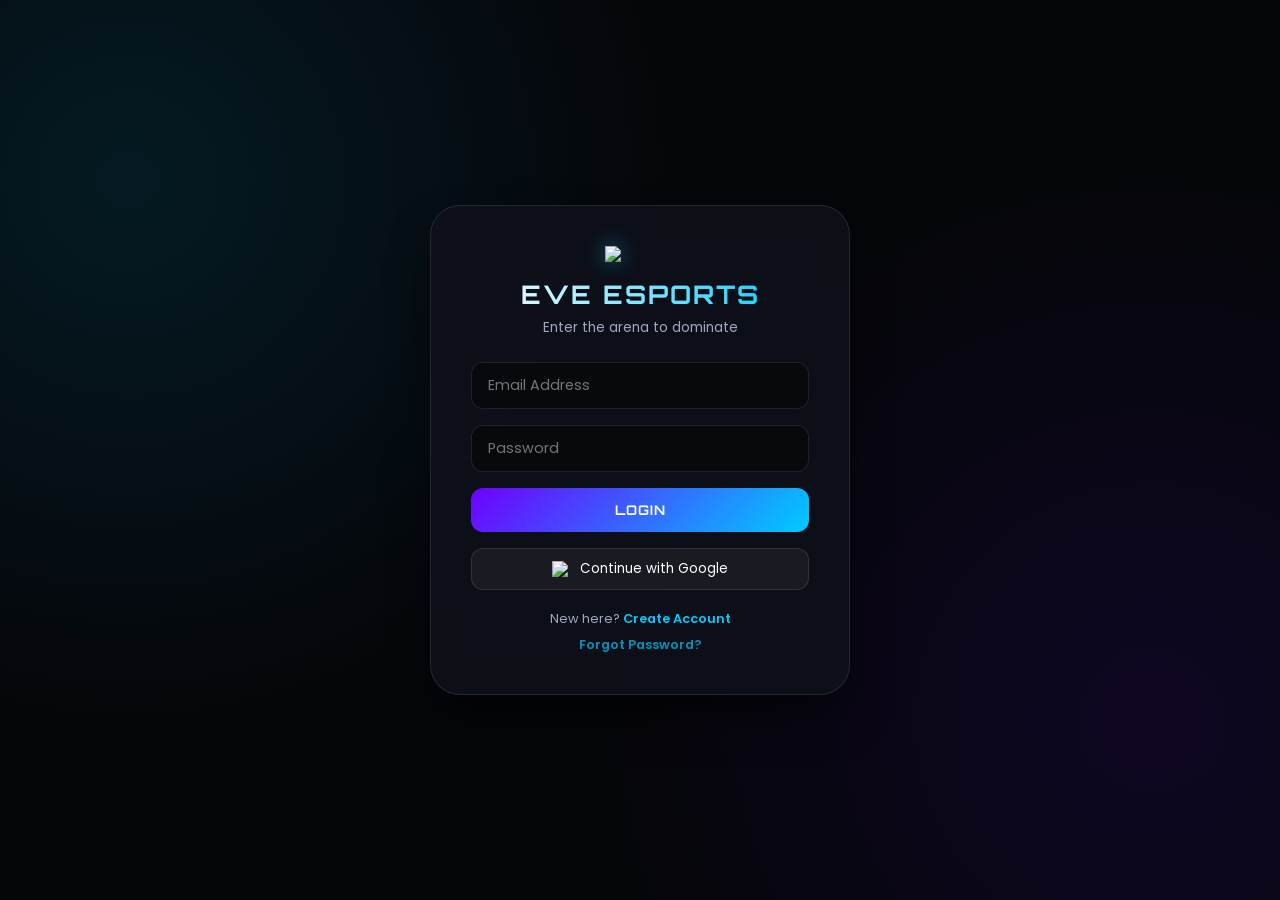
==== commit ceba52b5: "Add files via upload" ====
--- a/index.html
+++ b/index.html
@@ -3,368 +3,131 @@
 <head>
     <meta charset="UTF-8">
     <meta name="viewport" content="width=device-width, initial-scale=1.0">
-    <title>EVE Esports - Elite Portal</title>
-    <link href="https://fonts.googleapis.com/css2?family=Poppins:wght@300;400;600;700&display=swap" rel="stylesheet">
-    <script src="https://kit.fontawesome.com/c135079867.js" crossorigin="anonymous"></script>
+    <title>EVE Esports | Pro Arena</title>
+    <link href="https://fonts.googleapis.com/css2?family=Poppins:wght@300;400;600;700&family=Orbitron:wght@400;700&display=swap" rel="stylesheet">
     
     <style>
         :root {
             --primary: #00cbff;
-            --secondary: #007bff;
-            --bg-dark: #0a0b10;
-            --card-bg: rgba(20, 22, 30, 0.8);
-            --text-gray: #8892b0;
-            --error: #ff4d4d;
-        }
-
-        * {
-            margin: 0;
-            padding: 0;
-            box-sizing: border-box;
-            font-family: 'Poppins', sans-serif;
-        }
+            --primary-glow: rgba(0, 203, 255, 0.5);
+            --secondary: #6e00ff;
+            --bg-dark: #05060a;
+            --card-bg: rgba(15, 17, 26, 0.9);
+            --text-gray: #a0a8c0;
+        }
+
+        * { margin: 0; padding: 0; box-sizing: border-box; font-family: 'Poppins', sans-serif; }
 
         body {
             background: var(--bg-dark);
-            color: #fff;
-            height: 100vh;
-            overflow: hidden;
-            display: flex;
-            align-items: center;
-            justify-content: center;
-        }
-
-        /* Animated Background Gradient */
-        body::before {
-            content: "";
-            position: absolute;
-            width: 200%;
-            height: 200%;
-            background: radial-gradient(circle, rgba(0, 203, 255, 0.05) 0%, rgba(0, 0, 0, 0) 70%);
-            animation: moveBg 15s linear infinite;
-            z-index: -1;
-        }
-
-        @keyframes moveBg {
-            0% { transform: translate(-25%, -25%); }
-            50% { transform: translate(0%, 0%); }
-            100% { transform: translate(-25%, -25%); }
-        }
-
-        .hero {
-            width: 100%;
-            display: flex;
-            justify-content: center;
-            padding: 20px;
+            background-image: radial-gradient(circle at 10% 20%, rgba(0, 203, 255, 0.1) 0%, transparent 40%),
+                              radial-gradient(circle at 90% 80%, rgba(110, 0, 255, 0.1) 0%, transparent 40%);
+            color: #fff; height: 100vh; display: flex; align-items: center; justify-content: center; overflow: hidden;
         }
 
         .login-card {
-            background: var(--card-bg);
-            backdrop-filter: blur(25px);
-            border: 1px solid rgba(255, 255, 255, 0.08);
-            padding: 3rem 2.5rem;
-            border-radius: 28px;
-            width: 100%;
-            max-width: 420px;
-            text-align: center;
-            box-shadow: 0 40px 100px rgba(0, 0, 0, 0.8);
-            animation: fadeIn 0.8s ease-out;
-        }
-
-        @keyframes fadeIn {
-            from { opacity: 0; transform: translateY(20px); }
-            to { opacity: 1; transform: translateY(0); }
-        }
-
-        .form-logo {
-            width: 80px;
-            margin-bottom: 1.5rem;
-            filter: drop-shadow(0 0 15px rgba(0, 203, 255, 0.6));
-        }
-
-        h2 {
-            font-size: 1.8rem;
-            font-weight: 700;
-            letter-spacing: 1px;
-            background: linear-gradient(to right, #fff, var(--primary));
-            -webkit-background-clip: text;
-            -webkit-text-fill-color: transparent;
-        }
-
-        .subtitle {
-            color: var(--text-gray);
-            font-size: 0.9rem;
-            margin-bottom: 2rem;
-            font-weight: 300;
-        }
-
-        .input-group {
-            margin-bottom: 1rem;
-        }
-
-        .field-wrapper {
-            margin-bottom: 1rem;
-            text-align: left;
-            position: relative;
-        }
-
-        input {
-            width: 100%;
-            padding: 14px 18px;
-            background: rgba(0, 0, 0, 0.3);
-            border: 1px solid rgba(255, 255, 255, 0.1);
-            border-radius: 14px;
-            color: #fff;
-            font-size: 0.95rem;
-            transition: all 0.3s ease;
-        }
-
-        input:focus {
-            outline: none;
-            border-color: var(--primary);
-            background: rgba(0, 203, 255, 0.05);
-            box-shadow: 0 0 20px rgba(0, 203, 255, 0.15);
-        }
-
-        .error-msg {
-            color: var(--error);
-            font-size: 0.75rem;
-            margin-top: 5px;
-            margin-left: 5px;
-            height: 14px;
-        }
-
-        .action-buttons {
-            margin-top: 1.5rem;
-        }
-
-        button {
-            width: 100%;
-            padding: 15px;
-            border-radius: 14px;
-            font-weight: 700;
-            cursor: pointer;
-            border: none;
-            transition: 0.4s cubic-bezier(0.175, 0.885, 0.32, 1.275);
-        }
-
-        .primary-btn {
-            background: linear-gradient(135deg, var(--secondary), var(--primary));
-            color: #fff;
-            text-transform: uppercase;
-            letter-spacing: 2px;
-            box-shadow: 0 10px 25px rgba(0, 123, 255, 0.3);
-        }
-
-        .primary-btn:hover {
-            transform: translateY(-3px);
-            box-shadow: 0 15px 30px rgba(0, 123, 255, 0.5);
-        }
-
-        .google-btn {
-            background: #fff;
-            color: #111;
-            display: flex;
-            align-items: center;
-            justify-content: center;
-            gap: 12px;
-            margin-top: 1rem;
-        }
-
-        .google-btn:hover {
-            background: #f1f1f1;
-            transform: translateY(-2px);
-        }
-
-        .google-btn img { width: 20px; }
-
-        .separator {
-            margin: 1.8rem 0;
-            display: flex;
-            align-items: center;
-            color: #444;
-            font-size: 0.7rem;
-            font-weight: 800;
-            text-transform: uppercase;
-        }
-
-        .separator::before, .separator::after {
-            content: "";
-            flex: 1;
-            height: 1px;
-            background: rgba(255, 255, 255, 0.1);
-            margin: 0 15px;
-        }
-
-        .toggle-mode {
-            margin-top: 1.5rem;
-            font-size: 0.9rem;
-            color: var(--text-gray);
-        }
-
-        #switch-mode {
-            color: var(--primary);
-            cursor: pointer;
-            font-weight: 600;
-            transition: 0.3s;
-        }
-
-        #switch-mode:hover { text-decoration: underline; }
-
-        #forgot-link {
-            display: block;
-            margin-top: 0.8rem;
-            color: var(--text-gray);
-            text-decoration: none;
-            font-size: 0.8rem;
-            opacity: 0.7;
-        }
-
-        /* Modal Styling */
-        .modal {
-            display: none;
-            position: fixed;
-            inset: 0;
-            background: rgba(0, 0, 0, 0.85);
-            backdrop-filter: blur(10px);
-            z-index: 2000;
-            place-items: center;
-        }
-
-        .modal-content {
-            background: var(--card-bg);
-            padding: 2.5rem;
-            border-radius: 24px;
-            border: 1px solid rgba(255,255,255,0.1);
-            width: 90%;
-            max-width: 380px;
-            text-align: center;
-        }
-
-        /* Toast Notifications */
-        #toast-container {
-            position: fixed;
-            top: 20px;
-            right: 20px;
-            z-index: 9999;
-        }
-
-        .toast {
-            background: #1e1e26;
-            color: #fff;
-            padding: 16px 24px;
-            border-radius: 12px;
-            margin-bottom: 10px;
-            border-left: 4px solid var(--primary);
-            box-shadow: 0 10px 30px rgba(0,0,0,0.5);
-            animation: slideIn 0.3s ease-out;
-        }
-
-        .toast.error { border-left-color: var(--error); }
-
-        @keyframes slideIn {
-            from { transform: translateX(100%); opacity: 0; }
-            to { transform: translateX(0); opacity: 1; }
-        }
-
-        /* Loader */
-        #loader {
-            position: fixed;
-            inset: 0;
-            background: var(--bg-dark);
-            z-index: 3000;
-            display: flex;
-            flex-direction: column;
-            align-items: center;
-            justify-content: center;
-        }
-
-        .spinner {
-            width: 50px;
-            height: 50px;
-            border: 3px solid rgba(0, 203, 255, 0.1);
-            border-top: 3px solid var(--primary);
-            border-radius: 50%;
-            animation: spin 1s linear infinite;
-        }
-
-        @keyframes spin { 100% { transform: rotate(360deg); } }
+            background: var(--card-bg); backdrop-filter: blur(20px); border: 1px solid rgba(255, 255, 255, 0.1);
+            padding: 2.5rem; border-radius: 30px; width: 90%; max-width: 420px; text-align: center;
+            box-shadow: 0 25px 50px -12px rgba(0, 0, 0, 0.7); animation: fadeIn 0.8s ease-out;
+        }
+
+        /* PFP Styles */
+        .pfp-container {
+            position: relative; width: 90px; height: 90px; margin: 0 auto 1.5rem auto;
+            border-radius: 50%; border: 2px dashed var(--primary);
+            display: flex; align-items: center; justify-content: center; cursor: pointer;
+            overflow: hidden; transition: 0.3s;
+        }
+        .pfp-container:hover { border-style: solid; box-shadow: 0 0 15px var(--primary-glow); }
+        .pfp-preview { width: 100%; height: 100%; object-fit: cover; display: none; }
+        .pfp-icon { font-size: 1.5rem; color: var(--primary); }
+        #pfp-input { display: none; }
+
+        .form-logo { width: 70px; display: block; margin: 0 auto 1rem auto; filter: drop-shadow(0 0 10px var(--primary-glow)); }
+        
+        h2 { font-family: 'Orbitron', sans-serif; font-size: 1.6rem; letter-spacing: 2px; margin-bottom: 0.5rem;
+             background: linear-gradient(to right, #fff, var(--primary)); -webkit-background-clip: text; -webkit-text-fill-color: transparent; }
+
+        .subtitle { color: var(--text-gray); font-size: 0.85rem; margin-bottom: 1.5rem; display: block; }
+
+        .field-wrapper { margin-bottom: 1rem; text-align: left; }
+        input { width: 100%; padding: 12px 16px; background: rgba(0, 0, 0, 0.4); border: 1px solid rgba(255, 255, 255, 0.1);
+                border-radius: 12px; color: #fff; font-size: 0.9rem; transition: 0.3s; }
+        input:focus { outline: none; border-color: var(--primary); box-shadow: 0 0 10px rgba(0, 203, 255, 0.2); }
+
+        .primary-btn { width: 100%; padding: 14px; border-radius: 12px; border: none; font-weight: 700; cursor: pointer;
+                       background: linear-gradient(135deg, var(--secondary), var(--primary)); color: white;
+                       font-family: 'Orbitron', sans-serif; text-transform: uppercase; letter-spacing: 1px; transition: 0.3s; }
+        .primary-btn:hover { transform: translateY(-2px); box-shadow: 0 8px 15px var(--primary-glow); }
+
+        .google-btn { width: 100%; padding: 10px; margin-top: 1rem; border-radius: 12px; border: 1px solid rgba(255,255,255,0.1);
+                      background: rgba(255,255,255,0.05); color: white; display: flex; align-items: center; justify-content: center; gap: 10px; cursor: pointer; }
+
+        .toggle-mode { margin-top: 1.2rem; font-size: 0.8rem; color: var(--text-gray); }
+        #switch-mode, #forgot-link { color: var(--primary); cursor: pointer; font-weight: 600; }
+        #forgot-link { display: block; margin-top: 8px; opacity: 0.7; }
+
+        /* Modal & Loader */
+        .modal { display: none; position: fixed; inset: 0; background: rgba(0,0,0,0.85); z-index: 100; align-items: center; justify-content: center; backdrop-filter: blur(5px); }
+        .modal-content { background: #11141d; padding: 2rem; border-radius: 20px; border: 1px solid var(--primary); width: 320px; text-align: center; }
+        #loader { position: fixed; inset: 0; background: var(--bg-dark); display: none; flex-direction: column; align-items: center; justify-content: center; z-index: 200; }
+        .spinner { width: 50px; height: 50px; border: 3px solid rgba(0,203,255,0.1); border-top: 3px solid var(--primary); border-radius: 50%; animation: spin 1s linear infinite; }
+        @keyframes spin { to { transform: rotate(360deg); } }
+        #toast { position: fixed; bottom: 20px; left: 50%; transform: translateX(-50%); background: #1a1c23; border: 1px solid var(--primary); padding: 10px 20px; border-radius: 8px; display: none; z-index: 300; }
     </style>
 </head>
 <body>
 
-<div id="loader" style="display:none;">
-    <div class="spinner"></div>
-    <p id="loader-text" style="margin-top: 15px; letter-spacing: 2px; font-size: 0.8rem;">SYNCING WITH ARENA...</p>
+<div id="loader"><div class="spinner"></div></div>
+<div id="toast"></div>
+
+<div class="login-card">
+    <img src="https://i.ibb.co/gbnpdhJ3/1719071244310.png" id="main-logo" class="form-logo">
+    
+    <div id="pfp-section" style="display: none;">
+        <label for="pfp-input" class="pfp-container" id="pfp-label">
+            <span class="pfp-icon" id="plus-icon">+</span>
+            <img id="pfp-preview" class="pfp-preview">
+        </label>
+        <input type="file" id="pfp-input" accept="image/*">
+    </div>
+
+    <h2 id="title">EVE ESPORTS</h2>
+    <p class="subtitle" id="subtitle">Enter the arena to dominate</p>
+
+    <div id="form-fields">
+        <div class="field-wrapper" id="signup-extra" style="display: none;">
+            <input type="text" id="fullname" placeholder="Full Name" style="margin-bottom: 1rem;">
+            <input type="text" id="username" placeholder="Username">
+        </div>
+        <div class="field-wrapper"><input type="email" id="email" placeholder="Email Address"></div>
+        <div class="field-wrapper"><input type="password" id="password" placeholder="Password"></div>
+    </div>
+
+    <button class="primary-btn" id="mainBtn">Login</button>
+    <button class="google-btn" id="googleBtn">
+        <img src="https://i.ibb.co/1Y1KQ9c8/75ad255ebbf47f949a79efa26e28cbbe-1-removebg-preview.png" width="18"> Continue with Google
+    </button>
+
+    <div class="toggle-mode">
+        <span id="toggle-text">New here?</span> <span id="switch-mode">Create Account</span>
+        <span id="forgot-link">Forgot Password?</span>
+    </div>
 </div>
-
-<section class="hero">
-    <div class="login-card" id="auth-card">
-        <img src="https://i.ibb.co/gbnpdhJ3/1719071244310.png" alt="EVE Logo" class="form-logo">
-        <h2 id="form-title">RISE WITH EVE</h2>
-        <p class="subtitle" id="form-subtitle">Enter the arena to dominate</p>
-
-        <div class="input-group" id="form-fields">
-            <div class="field-wrapper" id="name-wrapper" style="display:none;">
-                <input type="text" id="fullname" placeholder="Full Name">
-                <small class="error-msg" id="name-error"></small>
-            </div>
-            
-            <div class="field-wrapper" id="user-wrapper" style="display:none;">
-                <input type="text" id="username" placeholder="Username">
-                <small class="error-msg" id="user-error"></small>
-            </div>
-
-            <div class="field-wrapper">
-                <input type="email" id="email" placeholder="Email Address">
-                <small class="error-msg" id="email-error"></small>
-            </div>
-
-            <div class="field-wrapper">
-                <input type="password" id="password" placeholder="Password">
-                <small class="error-msg" id="pass-error"></small>
-            </div>
-
-            <div class="field-wrapper" id="confirm-wrapper" style="display:none;">
-                <input type="password" id="confirmPassword" placeholder="Confirm Password">
-                <small class="error-msg" id="confirm-error"></small>
-            </div>
-        </div>
-
-        <div class="action-buttons">
-            <button class="primary-btn" id="mainBtn">Login</button>
-            <div class="separator"><span>Secure Access</span></div>
-            <button class="google-btn" id="googleBtn">
-                <img src="https://i.ibb.co/1Y1KQ9c8/75ad255ebbf47f949a79efa26e28cbbe-1-removebg-preview.png" alt="G">
-                Sign in with Google
-            </button>
-        </div>
-
-        <div class="toggle-mode">
-            <p id="toggle-text">Don't have an account? <span id="switch-mode">Create Account</span></p>
-            <a href="#" id="forgot-link">Forgot Password?</a>
-        </div>
-    </div>
-</section>
 
 <div id="forgot-modal" class="modal">
     <div class="modal-content">
-        <h3 style="margin-bottom:10px">Reset Password</h3>
-        <p class="subtitle">Enter email to receive reset link</p>
-        <input type="email" id="reset-email" placeholder="Registered Email" style="margin-bottom:15px">
-        <div class="modal-btns">
-            <button class="primary-btn" id="send-reset">Send Link</button>
-            <button class="secondary-btn" id="close-modal" style="background:transparent; color: #8892b0; margin-top:10px">Cancel</button>
-        </div>
+        <h3 style="color:var(--primary); margin-bottom:1rem;">RESET PASSWORD</h3>
+        <input type="email" id="reset-email" placeholder="Registered Email" style="margin-bottom:1rem;">
+        <button class="primary-btn" id="sendReset" style="padding:10px;">Send Link</button>
+        <p onclick="document.getElementById('forgot-modal').style.display='none'" style="margin-top:1rem; cursor:pointer; font-size:0.8rem;">Cancel</p>
     </div>
 </div>
-
-<div id="toast-container"></div>
 
 <script type="module">
     import { initializeApp } from "https://www.gstatic.com/firebasejs/10.0.0/firebase-app.js";
     import { getAuth, createUserWithEmailAndPassword, signInWithEmailAndPassword, GoogleAuthProvider, signInWithPopup, sendPasswordResetEmail } from "https://www.gstatic.com/firebasejs/10.0.0/firebase-auth.js";
-    import { getFirestore, doc, setDoc } from "https://www.gstatic.com/firebasejs/10.0.0/firebase-firestore.js";
+    import { getFirestore, doc, setDoc, getDoc } from "https://www.gstatic.com/firebasejs/10.0.0/firebase-firestore.js";
 
     const firebaseConfig = {
         apiKey: "AIzaSyDdW7ibzhb2O2y3XESRY1gNtOJDZGXQvbo",
@@ -372,133 +135,124 @@
         projectId: "eve-esports-login",
         storageBucket: "eve-esports-login.firebasestorage.app",
         messagingSenderId: "886917494008",
-        appId: "1:886917494008:web:5486a96b14f253ed6cf70d",
-        measurementId: "G-V9PRSS4841"
+        appId: "1:886917494008:web:5486a96b14f253ed6cf70d"
     };
 
     const app = initializeApp(firebaseConfig);
     const auth = getAuth(app);
     const db = getFirestore(app);
-    const provider = new GoogleAuthProvider();
-
-    let isLoginMode = true;
-
-    const mainBtn = document.getElementById('mainBtn');
-    const switchMode = document.getElementById('switch-mode');
+
+    let isLogin = true;
+    let base64Image = "";
+
+    const switchBtn = document.getElementById('switch-mode');
+    const pfpSection = document.getElementById('pfp-section');
+    const mainLogo = document.getElementById('main-logo');
+    const pfpInput = document.getElementById('pfp-input');
+    const pfpPreview = document.getElementById('pfp-preview');
+    const plusIcon = document.getElementById('plus-icon');
     const loader = document.getElementById('loader');
-    const googleBtn = document.getElementById('googleBtn');
-
-    function showToast(msg, type = "success") {
-        const container = document.getElementById('toast-container');
-        const toast = document.createElement('div');
-        toast.className = `toast ${type === 'error' ? 'error' : ''}`;
-        toast.innerText = msg;
-        container.appendChild(toast);
-        setTimeout(() => {
-            toast.style.opacity = '0';
-            setTimeout(() => toast.remove(), 500);
-        }, 3000);
+
+    function showToast(msg) {
+        const t = document.getElementById('toast');
+        t.innerText = msg; t.style.display = 'block';
+        setTimeout(() => t.style.display = 'none', 3000);
     }
 
-    function clearErrors() {
-        document.querySelectorAll('.error-msg').forEach(el => el.innerText = "");
-    }
-
-    function goToHome() {
-        setTimeout(() => {
-            window.location.href = "home.html";
-        }, 1200);
-    }
-
-    switchMode.onclick = (e) => {
-        isLoginMode = !isLoginMode;
-        
-        document.getElementById('name-wrapper').style.display = isLoginMode ? 'none' : 'block';
-        document.getElementById('user-wrapper').style.display = isLoginMode ? 'none' : 'block';
-        document.getElementById('confirm-wrapper').style.display = isLoginMode ? 'none' : 'block';
-        
-        document.getElementById('form-title').innerText = isLoginMode ? 'RISE WITH EVE' : 'JOIN EVE ARENA';
-        document.getElementById('form-subtitle').innerText = isLoginMode ? 'Enter the arena to dominate' : 'Create your legend today';
-        
-        mainBtn.innerText = isLoginMode ? 'Login' : 'Sign Up';
-        switchMode.innerText = isLoginMode ? 'Create Account' : 'Login Instead';
-        clearErrors();
-    };
-
-    mainBtn.onclick = async (e) => {
-        e.preventDefault();
-        clearErrors();
-        
-        const email = document.getElementById('email').value.trim();
-        const password = document.getElementById('password').value;
-
-        if (!email || !password) {
-            showToast("Required fields are empty", "error");
-            return;
-        }
-
-        loader.style.display = 'flex';
-
-        try {
-            if (isLoginMode) {
-                await signInWithEmailAndPassword(auth, email, password);
-                showToast("Access Granted. Welcome back!");
-                goToHome();
-            } else {
-                const name = document.getElementById('fullname').value.trim();
-                const username = document.getElementById('username').value.trim();
-                const confirm = document.getElementById('confirmPassword').value;
-
-                if (password !== confirm) {
-                    loader.style.display = 'none';
-                    document.getElementById('confirm-error').innerText = "Passwords do not match";
-                    return;
-                }
-
-                const res = await createUserWithEmailAndPassword(auth, email, password);
-                await setDoc(doc(db, "users", res.user.uid), {
-                    name, username, email, createdAt: new Date()
-                });
-                showToast("Account Initialized!");
-                goToHome();
-            }
-        } catch (err) {
-            loader.style.display = 'none';
-            showToast(err.code.replace('auth/', '').replace(/-/g, ' '), "error");
-        }
-    };
-
-    googleBtn.onclick = async () => {
-        try {
-            await signInWithPopup(auth, provider);
-            showToast("Google Authentication Success!");
-            goToHome();
-        } catch (err) {
-            showToast("Authentication Failed", "error");
-        }
-    };
-
-    document.getElementById('send-reset').onclick = async () => {
+    pfpInput.onchange = (e) => {
+        const file = e.target.files[0];
+        if (file) {
+            const reader = new FileReader();
+            reader.onload = (event) => {
+                base64Image = event.target.result;
+                pfpPreview.src = base64Image;
+                pfpPreview.style.display = 'block';
+                plusIcon.style.display = 'none';
+            };
+            reader.readAsDataURL(file);
+        }
+    };
+
+    switchBtn.onclick = () => {
+        isLogin = !isLogin;
+        document.getElementById('signup-extra').style.display = isLogin ? 'none' : 'block';
+        pfpSection.style.display = isLogin ? 'none' : 'block';
+        mainLogo.style.display = isLogin ? 'block' : 'none';
+        document.getElementById('title').innerText = isLogin ? 'EVE ACCESS' : 'JOIN ARENA';
+        document.getElementById('mainBtn').innerText = isLogin ? 'Login' : 'Sign Up';
+        switchBtn.innerText = isLogin ? 'Create Account' : 'Login Instead';
+        document.getElementById('forgot-link').style.display = isLogin ? 'block' : 'none';
+    };
+
+    document.getElementById('forgot-link').onclick = () => document.getElementById('forgot-modal').style.display = 'flex';
+
+    document.getElementById('sendReset').onclick = async () => {
         const email = document.getElementById('reset-email').value;
-        if(!email) return showToast("Email is required", "error");
         try {
             await sendPasswordResetEmail(auth, email);
-            showToast("Reset link dispatched!");
+            showToast("Reset link sent!");
             document.getElementById('forgot-modal').style.display = 'none';
-        } catch (err) {
-            showToast("Reset failed", "error");
-        }
-    };
-
-    document.getElementById('forgot-link').onclick = (e) => {
-        e.preventDefault();
-        document.getElementById('forgot-modal').style.display = 'grid';
-    };
-
-    document.getElementById('close-modal').onclick = () => {
-        document.getElementById('forgot-modal').style.display = 'none';
+        } catch(e) { showToast("Error sending link"); }
+    };
+
+    document.getElementById('mainBtn').onclick = async () => {
+        const email = document.getElementById('email').value;
+        const password = document.getElementById('password').value;
+        if(!email || !password) return showToast("Enter credentials!");
+
+        loader.style.display = 'flex';
+        try {
+            if(isLogin) {
+                await signInWithEmailAndPassword(auth, email, password);
+            } else {
+                const name = document.getElementById('fullname').value;
+                const username = document.getElementById('username').value;
+                const userCred = await createUserWithEmailAndPassword(auth, email, password);
+                
+                await setDoc(doc(db, "users", userCred.user.uid), {
+                    name: name,
+                    username: username,
+                    email: email,
+                    pfp: base64Image || "https://i.ibb.co/6NG877M/default-avatar.png",
+                    createdAt: new Date()
+                });
+            }
+            window.location.href = "home.html";
+        } catch(e) {
+            loader.style.display = 'none';
+            showToast(e.code.replace('auth/', ''));
+        }
+    };
+
+    // --- Updated Google Sign-in with PFP Logic ---
+    document.getElementById('googleBtn').onclick = async () => {
+        loader.style.display = 'flex';
+        try {
+            const provider = new GoogleAuthProvider();
+            const result = await signInWithPopup(auth, provider);
+            const user = result.user;
+
+            // Check if user already exists in Firestore
+            const docRef = doc(db, "users", user.uid);
+            const docSnap = await getDoc(docRef);
+
+            if (!docSnap.exists()) {
+                // If new user via Google, save their Google Profile Info
+                await setDoc(docRef, {
+                    name: user.displayName,
+                    username: user.email.split('@')[0], // Create a default username
+                    email: user.email,
+                    pfp: user.photoURL || "https://i.ibb.co/6NG877M/default-avatar.png",
+                    createdAt: new Date()
+                });
+            }
+            window.location.href = "home.html";
+        } catch(e) { 
+            loader.style.display = 'none';
+            showToast("Google Login Failed"); 
+            console.error(e);
+        }
     };
 </script>
-
 </body>
 </html>
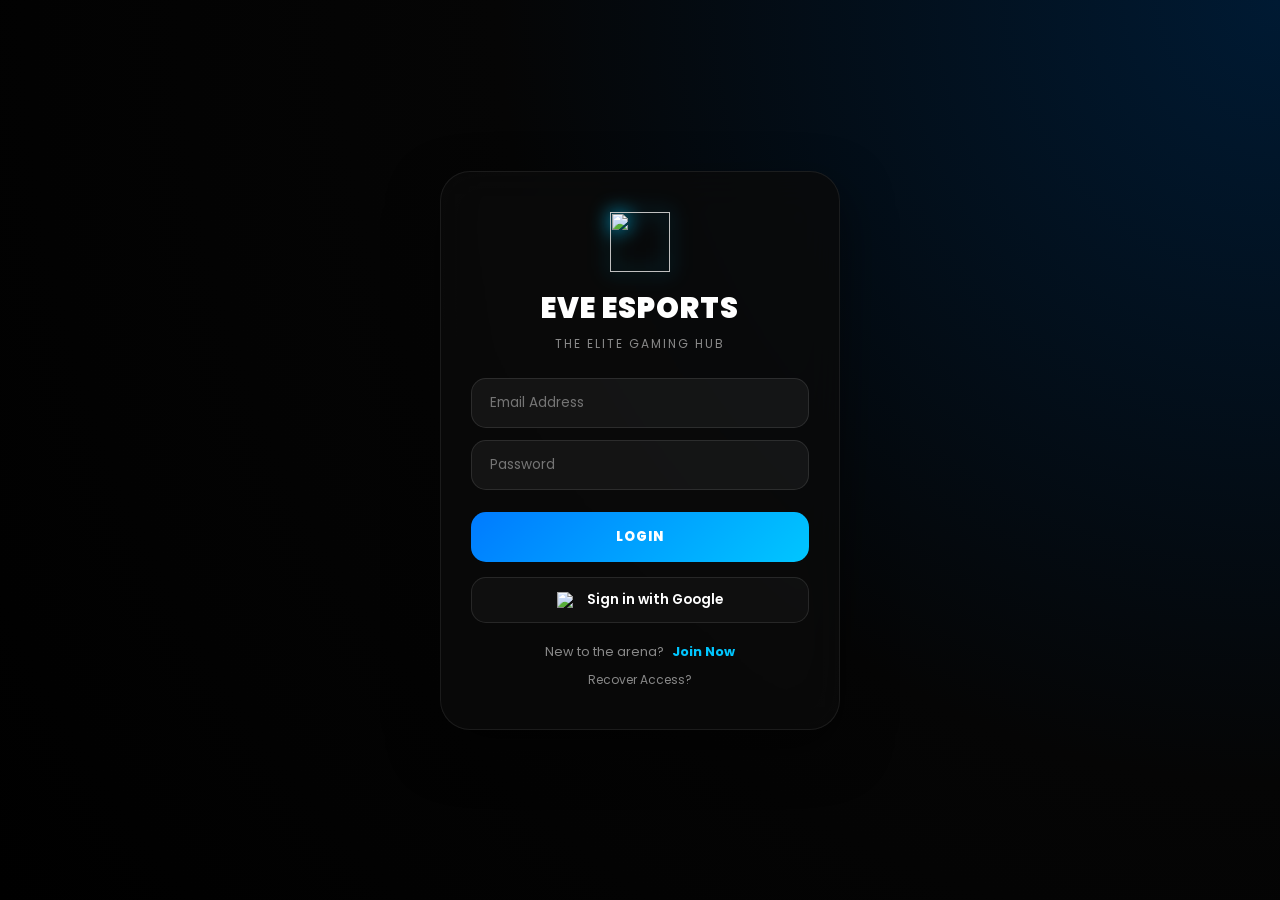
==== commit 4d1be8eb: "Add files via upload" ====
--- a/index.html
+++ b/index.html
@@ -2,78 +2,115 @@
 <html lang="en">
 <head>
     <meta charset="UTF-8">
-    <meta name="viewport" content="width=device-width, initial-scale=1.0">
+    <meta name="viewport" content="width=device-width, initial-scale=1.0, maximum-scale=1.0, user-scalable=no">
     <title>EVE Esports | Pro Arena</title>
-    <link href="https://fonts.googleapis.com/css2?family=Poppins:wght@300;400;600;700&family=Orbitron:wght@400;700&display=swap" rel="stylesheet">
+    <link href="https://fonts.googleapis.com/css2?family=Poppins:wght@300;400;600;700;900&display=swap" rel="stylesheet">
+    <link rel="stylesheet" href="https://cdnjs.cloudflare.com/ajax/libs/font-awesome/6.0.0/css/all.min.css">
     
     <style>
         :root {
-            --primary: #00cbff;
-            --primary-glow: rgba(0, 203, 255, 0.5);
-            --secondary: #6e00ff;
-            --bg-dark: #05060a;
-            --card-bg: rgba(15, 17, 26, 0.9);
-            --text-gray: #a0a8c0;
-        }
-
-        * { margin: 0; padding: 0; box-sizing: border-box; font-family: 'Poppins', sans-serif; }
+            --primary: #00c6ff;
+            --secondary: #007bff;
+            --bg: #050505;
+            --text: #e0e0e0;
+            --muted: #888;
+            --glow: 0 0 20px rgba(0, 198, 255, 0.4);
+            --glass: rgba(255, 255, 255, 0.03);
+        }
+
+        * { margin: 0; padding: 0; box-sizing: border-box; font-family: 'Poppins', sans-serif; -webkit-tap-highlight-color: transparent; }
 
         body {
-            background: var(--bg-dark);
-            background-image: radial-gradient(circle at 10% 20%, rgba(0, 203, 255, 0.1) 0%, transparent 40%),
-                              radial-gradient(circle at 90% 80%, rgba(110, 0, 255, 0.1) 0%, transparent 40%);
-            color: #fff; height: 100vh; display: flex; align-items: center; justify-content: center; overflow: hidden;
-        }
-
+            background: radial-gradient(circle at top right, #001a33 0%, #050505 50%, #000000 100%);
+            color: var(--text);
+            height: 100vh;
+            display: flex;
+            align-items: center;
+            justify-content: center;
+            overflow: hidden;
+            padding: 20px;
+        }
+
+        /* --- Modern Login Card --- */
         .login-card {
-            background: var(--card-bg); backdrop-filter: blur(20px); border: 1px solid rgba(255, 255, 255, 0.1);
-            padding: 2.5rem; border-radius: 30px; width: 90%; max-width: 420px; text-align: center;
-            box-shadow: 0 25px 50px -12px rgba(0, 0, 0, 0.7); animation: fadeIn 0.8s ease-out;
-        }
-
-        /* PFP Styles */
+            background: rgba(10, 10, 10, 0.8);
+            backdrop-filter: blur(20px);
+            border: 1px solid rgba(255, 255, 255, 0.08);
+            padding: 40px 30px;
+            border-radius: 30px;
+            width: 100%;
+            max-width: 400px;
+            text-align: center;
+            box-shadow: 0 20px 50px rgba(0, 0, 0, 0.5);
+            animation: slideUp 0.6s ease-out;
+        }
+
+        @keyframes slideUp {
+            from { opacity: 0; transform: translateY(20px); }
+            to { opacity: 1; transform: translateY(0); }
+        }
+
+        /* --- PFP Section --- */
         .pfp-container {
-            position: relative; width: 90px; height: 90px; margin: 0 auto 1.5rem auto;
-            border-radius: 50%; border: 2px dashed var(--primary);
+            position: relative; width: 100px; height: 100px; margin: 0 auto 20px auto;
+            border-radius: 50%; border: 2px solid var(--primary);
             display: flex; align-items: center; justify-content: center; cursor: pointer;
-            overflow: hidden; transition: 0.3s;
-        }
-        .pfp-container:hover { border-style: solid; box-shadow: 0 0 15px var(--primary-glow); }
+            overflow: hidden; transition: 0.3s; background: var(--glass);
+            box-shadow: var(--glow);
+        }
+        .pfp-container:hover { transform: scale(1.05); border-color: #fff; }
         .pfp-preview { width: 100%; height: 100%; object-fit: cover; display: none; }
         .pfp-icon { font-size: 1.5rem; color: var(--primary); }
         #pfp-input { display: none; }
 
-        .form-logo { width: 70px; display: block; margin: 0 auto 1rem auto; filter: drop-shadow(0 0 10px var(--primary-glow)); }
+        .form-logo { width: 60px; height: 60px; margin: 0 auto 15px auto; filter: drop-shadow(0 0 10px var(--primary)); }
         
-        h2 { font-family: 'Orbitron', sans-serif; font-size: 1.6rem; letter-spacing: 2px; margin-bottom: 0.5rem;
-             background: linear-gradient(to right, #fff, var(--primary)); -webkit-background-clip: text; -webkit-text-fill-color: transparent; }
-
-        .subtitle { color: var(--text-gray); font-size: 0.85rem; margin-bottom: 1.5rem; display: block; }
-
-        .field-wrapper { margin-bottom: 1rem; text-align: left; }
-        input { width: 100%; padding: 12px 16px; background: rgba(0, 0, 0, 0.4); border: 1px solid rgba(255, 255, 255, 0.1);
-                border-radius: 12px; color: #fff; font-size: 0.9rem; transition: 0.3s; }
-        input:focus { outline: none; border-color: var(--primary); box-shadow: 0 0 10px rgba(0, 203, 255, 0.2); }
-
-        .primary-btn { width: 100%; padding: 14px; border-radius: 12px; border: none; font-weight: 700; cursor: pointer;
-                       background: linear-gradient(135deg, var(--secondary), var(--primary)); color: white;
-                       font-family: 'Orbitron', sans-serif; text-transform: uppercase; letter-spacing: 1px; transition: 0.3s; }
-        .primary-btn:hover { transform: translateY(-2px); box-shadow: 0 8px 15px var(--primary-glow); }
-
-        .google-btn { width: 100%; padding: 10px; margin-top: 1rem; border-radius: 12px; border: 1px solid rgba(255,255,255,0.1);
-                      background: rgba(255,255,255,0.05); color: white; display: flex; align-items: center; justify-content: center; gap: 10px; cursor: pointer; }
-
-        .toggle-mode { margin-top: 1.2rem; font-size: 0.8rem; color: var(--text-gray); }
-        #switch-mode, #forgot-link { color: var(--primary); cursor: pointer; font-weight: 600; }
-        #forgot-link { display: block; margin-top: 8px; opacity: 0.7; }
-
-        /* Modal & Loader */
-        .modal { display: none; position: fixed; inset: 0; background: rgba(0,0,0,0.85); z-index: 100; align-items: center; justify-content: center; backdrop-filter: blur(5px); }
-        .modal-content { background: #11141d; padding: 2rem; border-radius: 20px; border: 1px solid var(--primary); width: 320px; text-align: center; }
-        #loader { position: fixed; inset: 0; background: var(--bg-dark); display: none; flex-direction: column; align-items: center; justify-content: center; z-index: 200; }
-        .spinner { width: 50px; height: 50px; border: 3px solid rgba(0,203,255,0.1); border-top: 3px solid var(--primary); border-radius: 50%; animation: spin 1s linear infinite; }
+        h2 { font-weight: 900; font-size: 1.8rem; letter-spacing: 1px; color: #fff; text-transform: uppercase; margin-bottom: 5px; }
+        .subtitle { color: var(--muted); font-size: 0.75rem; text-transform: uppercase; letter-spacing: 2px; margin-bottom: 25px; }
+
+        /* --- Inputs --- */
+        .field-wrapper { margin-bottom: 12px; }
+        input { 
+            width: 100%; padding: 14px 18px; 
+            background: rgba(255, 255, 255, 0.05); 
+            border: 1px solid rgba(255, 255, 255, 0.1);
+            border-radius: 15px; color: #fff; font-size: 0.85rem; 
+            transition: 0.3s; 
+        }
+        input:focus { outline: none; border-color: var(--primary); background: rgba(0, 198, 255, 0.05); box-shadow: var(--glow); }
+
+        /* --- Buttons --- */
+        .primary-btn { 
+            width: 100%; padding: 15px; border-radius: 15px; border: none; 
+            font-weight: 800; cursor: pointer; margin-top: 10px;
+            background: linear-gradient(135deg, var(--secondary), var(--primary)); 
+            color: white; text-transform: uppercase; letter-spacing: 1px; 
+            transition: 0.3s cubic-bezier(0.175, 0.885, 0.32, 1.275); 
+        }
+        .primary-btn:hover { transform: translateY(-3px); box-shadow: 0 10px 20px rgba(0, 198, 255, 0.4); }
+
+        .google-btn { 
+            width: 100%; padding: 12px; margin-top: 15px; border-radius: 15px; 
+            border: 1px solid rgba(255,255,255,0.1); background: var(--glass); 
+            color: #fff; display: flex; align-items: center; justify-content: center; 
+            gap: 12px; cursor: pointer; font-size: 0.85rem; font-weight: 600; transition: 0.3s;
+        }
+        .google-btn:hover { background: rgba(255,255,255,0.1); border-color: rgba(255,255,255,0.3); }
+
+        .toggle-mode { margin-top: 20px; font-size: 0.8rem; color: var(--muted); }
+        #switch-mode { color: var(--primary); cursor: pointer; font-weight: 700; margin-left: 5px; }
+        #forgot-link { display: block; margin-top: 10px; color: var(--muted); cursor: pointer; transition: 0.3s; font-size: 0.75rem; }
+        #forgot-link:hover { color: var(--primary); }
+
+        /* --- Modal & Loader --- */
+        .modal { display: none; position: fixed; inset: 0; background: rgba(0,0,0,0.9); z-index: 100; align-items: center; justify-content: center; backdrop-filter: blur(10px); }
+        .modal-content { background: #0a0a0a; padding: 30px; border-radius: 25px; border: 1px solid var(--primary); width: 90%; max-width: 350px; text-align: center; }
+        
+        #loader { position: fixed; inset: 0; background: #000; display: none; flex-direction: column; align-items: center; justify-content: center; z-index: 200; }
+        .spinner { width: 40px; height: 40px; border: 3px solid rgba(0,198,255,0.1); border-top: 3px solid var(--primary); border-radius: 50%; animation: spin 0.8s linear infinite; }
         @keyframes spin { to { transform: rotate(360deg); } }
-        #toast { position: fixed; bottom: 20px; left: 50%; transform: translateX(-50%); background: #1a1c23; border: 1px solid var(--primary); padding: 10px 20px; border-radius: 8px; display: none; z-index: 300; }
+        
+        #toast { position: fixed; bottom: 30px; left: 50%; transform: translateX(-50%); background: #111; border: 1px solid var(--primary); color: #fff; padding: 12px 25px; border-radius: 50px; font-size: 0.8rem; font-weight: 600; display: none; z-index: 300; box-shadow: var(--glow); }
     </style>
 </head>
 <body>
@@ -82,45 +119,49 @@
 <div id="toast"></div>
 
 <div class="login-card">
-    <img src="https://i.ibb.co/gbnpdhJ3/1719071244310.png" id="main-logo" class="form-logo">
+    <img src="https://res.cloudinary.com/ddbqinirs/image/upload/f_auto,q_auto/1719071244310_o99nod" id="main-logo" class="form-logo">
     
     <div id="pfp-section" style="display: none;">
         <label for="pfp-input" class="pfp-container" id="pfp-label">
-            <span class="pfp-icon" id="plus-icon">+</span>
+            <span class="pfp-icon" id="plus-icon"><i class="fas fa-camera"></i></span>
             <img id="pfp-preview" class="pfp-preview">
         </label>
         <input type="file" id="pfp-input" accept="image/*">
     </div>
 
     <h2 id="title">EVE ESPORTS</h2>
-    <p class="subtitle" id="subtitle">Enter the arena to dominate</p>
+    <p class="subtitle" id="subtitle">The Elite Gaming Hub</p>
 
     <div id="form-fields">
-        <div class="field-wrapper" id="signup-extra" style="display: none;">
-            <input type="text" id="fullname" placeholder="Full Name" style="margin-bottom: 1rem;">
-            <input type="text" id="username" placeholder="Username">
+        <div id="signup-extra" style="display: none;">
+            <div class="field-wrapper"><input type="text" id="fullname" placeholder="Full Name"></div>
+            <div class="field-wrapper"><input type="text" id="username" placeholder="Username"></div>
         </div>
         <div class="field-wrapper"><input type="email" id="email" placeholder="Email Address"></div>
         <div class="field-wrapper"><input type="password" id="password" placeholder="Password"></div>
     </div>
 
     <button class="primary-btn" id="mainBtn">Login</button>
+    
     <button class="google-btn" id="googleBtn">
-        <img src="https://i.ibb.co/1Y1KQ9c8/75ad255ebbf47f949a79efa26e28cbbe-1-removebg-preview.png" width="18"> Continue with Google
+        <img src="https://i.ibb.co/1Y1KQ9c8/75ad255ebbf47f949a79efa26e28cbbe-1-removebg-preview.png" width="18"> 
+        <span>Sign in with Google</span>
     </button>
 
     <div class="toggle-mode">
-        <span id="toggle-text">New here?</span> <span id="switch-mode">Create Account</span>
-        <span id="forgot-link">Forgot Password?</span>
+        <span id="toggle-text">New to the arena?</span> <span id="switch-mode">Join Now</span>
+        <span id="forgot-link">Recover Access?</span>
     </div>
 </div>
 
 <div id="forgot-modal" class="modal">
     <div class="modal-content">
-        <h3 style="color:var(--primary); margin-bottom:1rem;">RESET PASSWORD</h3>
-        <input type="email" id="reset-email" placeholder="Registered Email" style="margin-bottom:1rem;">
-        <button class="primary-btn" id="sendReset" style="padding:10px;">Send Link</button>
-        <p onclick="document.getElementById('forgot-modal').style.display='none'" style="margin-top:1rem; cursor:pointer; font-size:0.8rem;">Cancel</p>
+        <i class="fas fa-key" style="color:var(--primary); font-size: 2rem; margin-bottom: 15px;"></i>
+        <h3 style="color:#fff; margin-bottom:10px; text-transform: uppercase;">Reset Password</h3>
+        <p style="color: var(--muted); font-size: 0.7rem; margin-bottom: 20px;">We'll send a secure link to your email.</p>
+        <input type="email" id="reset-email" placeholder="Registered Email" style="margin-bottom:15px;">
+        <button class="primary-btn" id="sendReset" style="padding:12px;">Send Link</button>
+        <p onclick="document.getElementById('forgot-modal').style.display='none'" style="margin-top:20px; cursor:pointer; font-size:0.8rem; color: var(--muted);">Go Back</p>
     </div>
 </div>
 
@@ -178,9 +219,11 @@
         document.getElementById('signup-extra').style.display = isLogin ? 'none' : 'block';
         pfpSection.style.display = isLogin ? 'none' : 'block';
         mainLogo.style.display = isLogin ? 'block' : 'none';
-        document.getElementById('title').innerText = isLogin ? 'EVE ACCESS' : 'JOIN ARENA';
-        document.getElementById('mainBtn').innerText = isLogin ? 'Login' : 'Sign Up';
-        switchBtn.innerText = isLogin ? 'Create Account' : 'Login Instead';
+        document.getElementById('title').innerText = isLogin ? 'EVE ESPORTS' : 'JOIN ARENA';
+        document.getElementById('subtitle').innerText = isLogin ? 'The Elite Gaming Hub' : 'Create your pro profile';
+        document.getElementById('mainBtn').innerText = isLogin ? 'Login' : 'Create Account';
+        document.getElementById('toggle-text').innerText = isLogin ? 'New to the arena?' : 'Already a member?';
+        switchBtn.innerText = isLogin ? 'Join Now' : 'Login Instead';
         document.getElementById('forgot-link').style.display = isLogin ? 'block' : 'none';
     };
 
@@ -188,6 +231,7 @@
 
     document.getElementById('sendReset').onclick = async () => {
         const email = document.getElementById('reset-email').value;
+        if(!email) return showToast("Enter email!");
         try {
             await sendPasswordResetEmail(auth, email);
             showToast("Reset link sent!");
@@ -198,7 +242,7 @@
     document.getElementById('mainBtn').onclick = async () => {
         const email = document.getElementById('email').value;
         const password = document.getElementById('password').value;
-        if(!email || !password) return showToast("Enter credentials!");
+        if(!email || !password) return showToast("Missing credentials!");
 
         loader.style.display = 'flex';
         try {
@@ -207,6 +251,10 @@
             } else {
                 const name = document.getElementById('fullname').value;
                 const username = document.getElementById('username').value;
+                if(!name || !username) {
+                    loader.style.display = 'none';
+                    return showToast("Fill all fields!");
+                }
                 const userCred = await createUserWithEmailAndPassword(auth, email, password);
                 
                 await setDoc(doc(db, "users", userCred.user.uid), {
@@ -220,11 +268,10 @@
             window.location.href = "home.html";
         } catch(e) {
             loader.style.display = 'none';
-            showToast(e.code.replace('auth/', ''));
-        }
-    };
-
-    // --- Updated Google Sign-in with PFP Logic ---
+            showToast(e.code.split('/')[1].replace(/-/g, ' '));
+        }
+    };
+
     document.getElementById('googleBtn').onclick = async () => {
         loader.style.display = 'flex';
         try {
@@ -232,15 +279,13 @@
             const result = await signInWithPopup(auth, provider);
             const user = result.user;
 
-            // Check if user already exists in Firestore
             const docRef = doc(db, "users", user.uid);
             const docSnap = await getDoc(docRef);
 
             if (!docSnap.exists()) {
-                // If new user via Google, save their Google Profile Info
                 await setDoc(docRef, {
                     name: user.displayName,
-                    username: user.email.split('@')[0], // Create a default username
+                    username: user.email.split('@')[0],
                     email: user.email,
                     pfp: user.photoURL || "https://i.ibb.co/6NG877M/default-avatar.png",
                     createdAt: new Date()
@@ -250,7 +295,6 @@
         } catch(e) { 
             loader.style.display = 'none';
             showToast("Google Login Failed"); 
-            console.error(e);
         }
     };
 </script>
